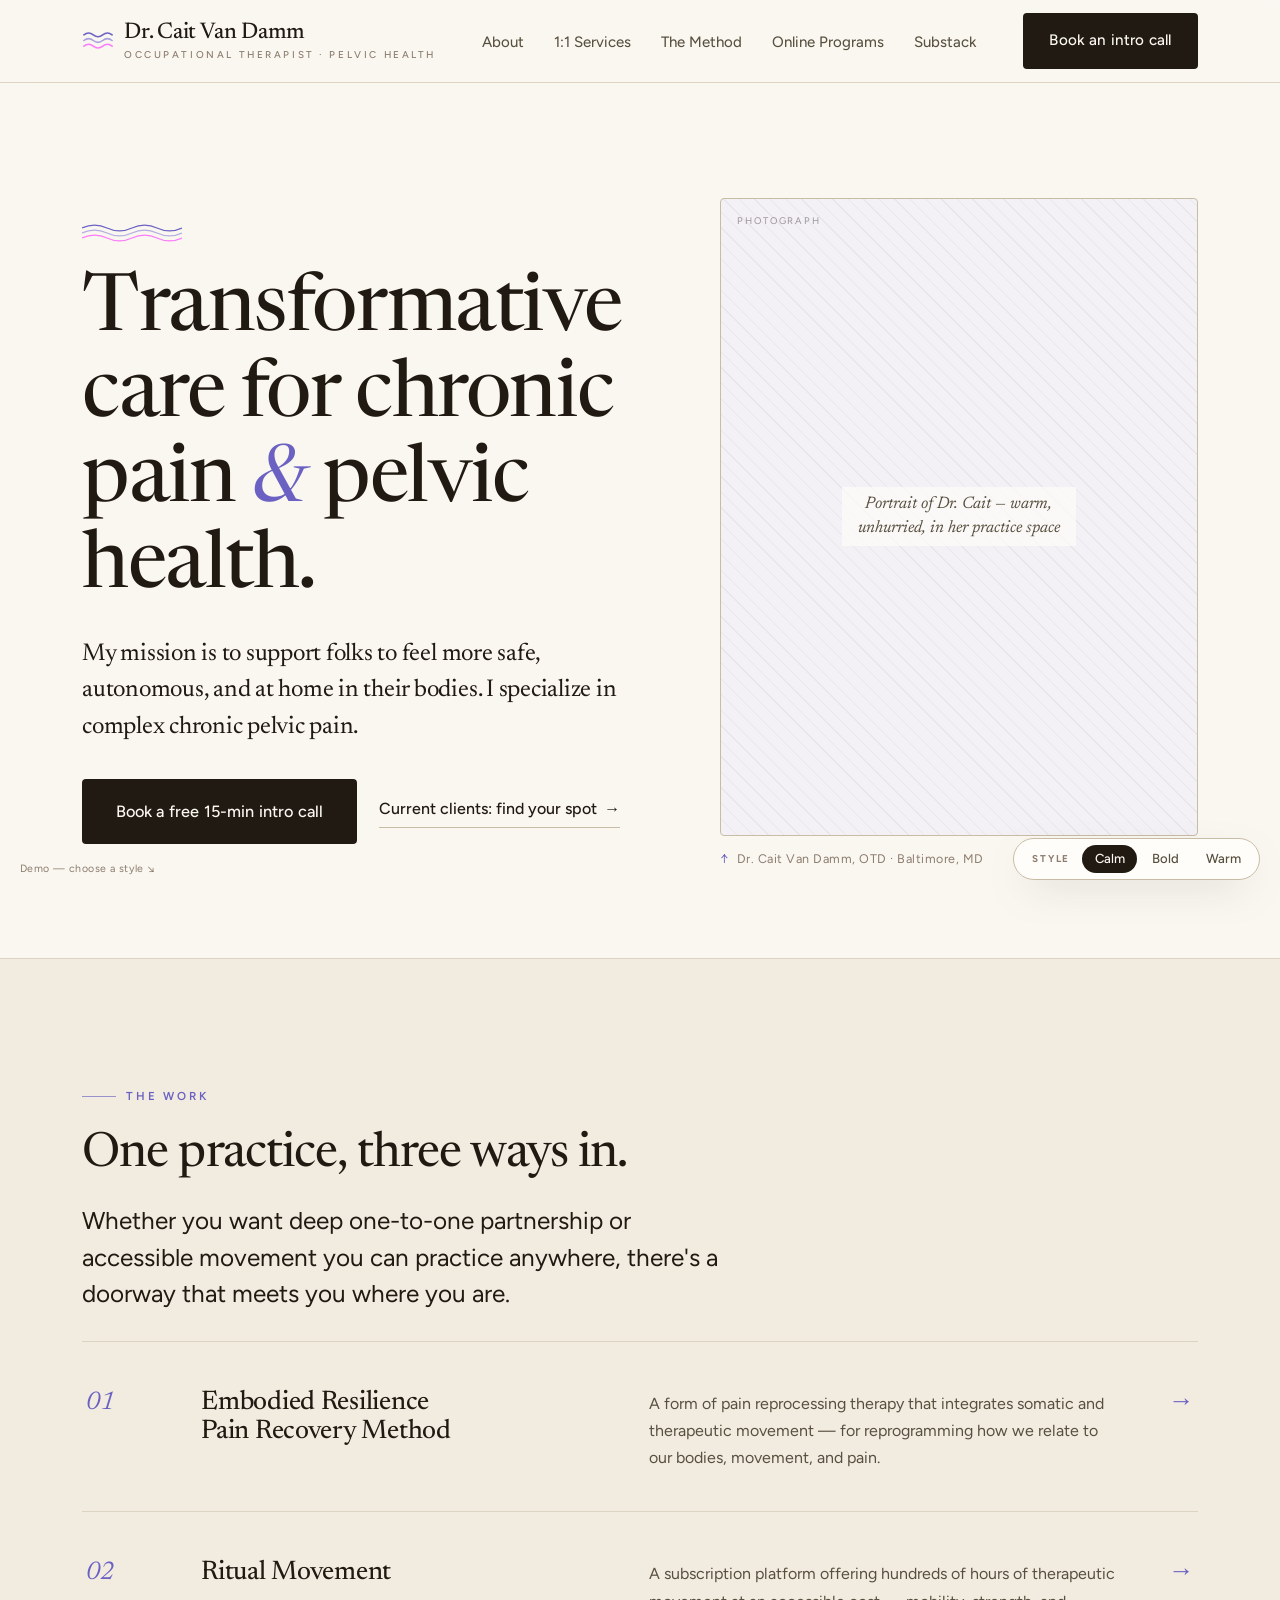
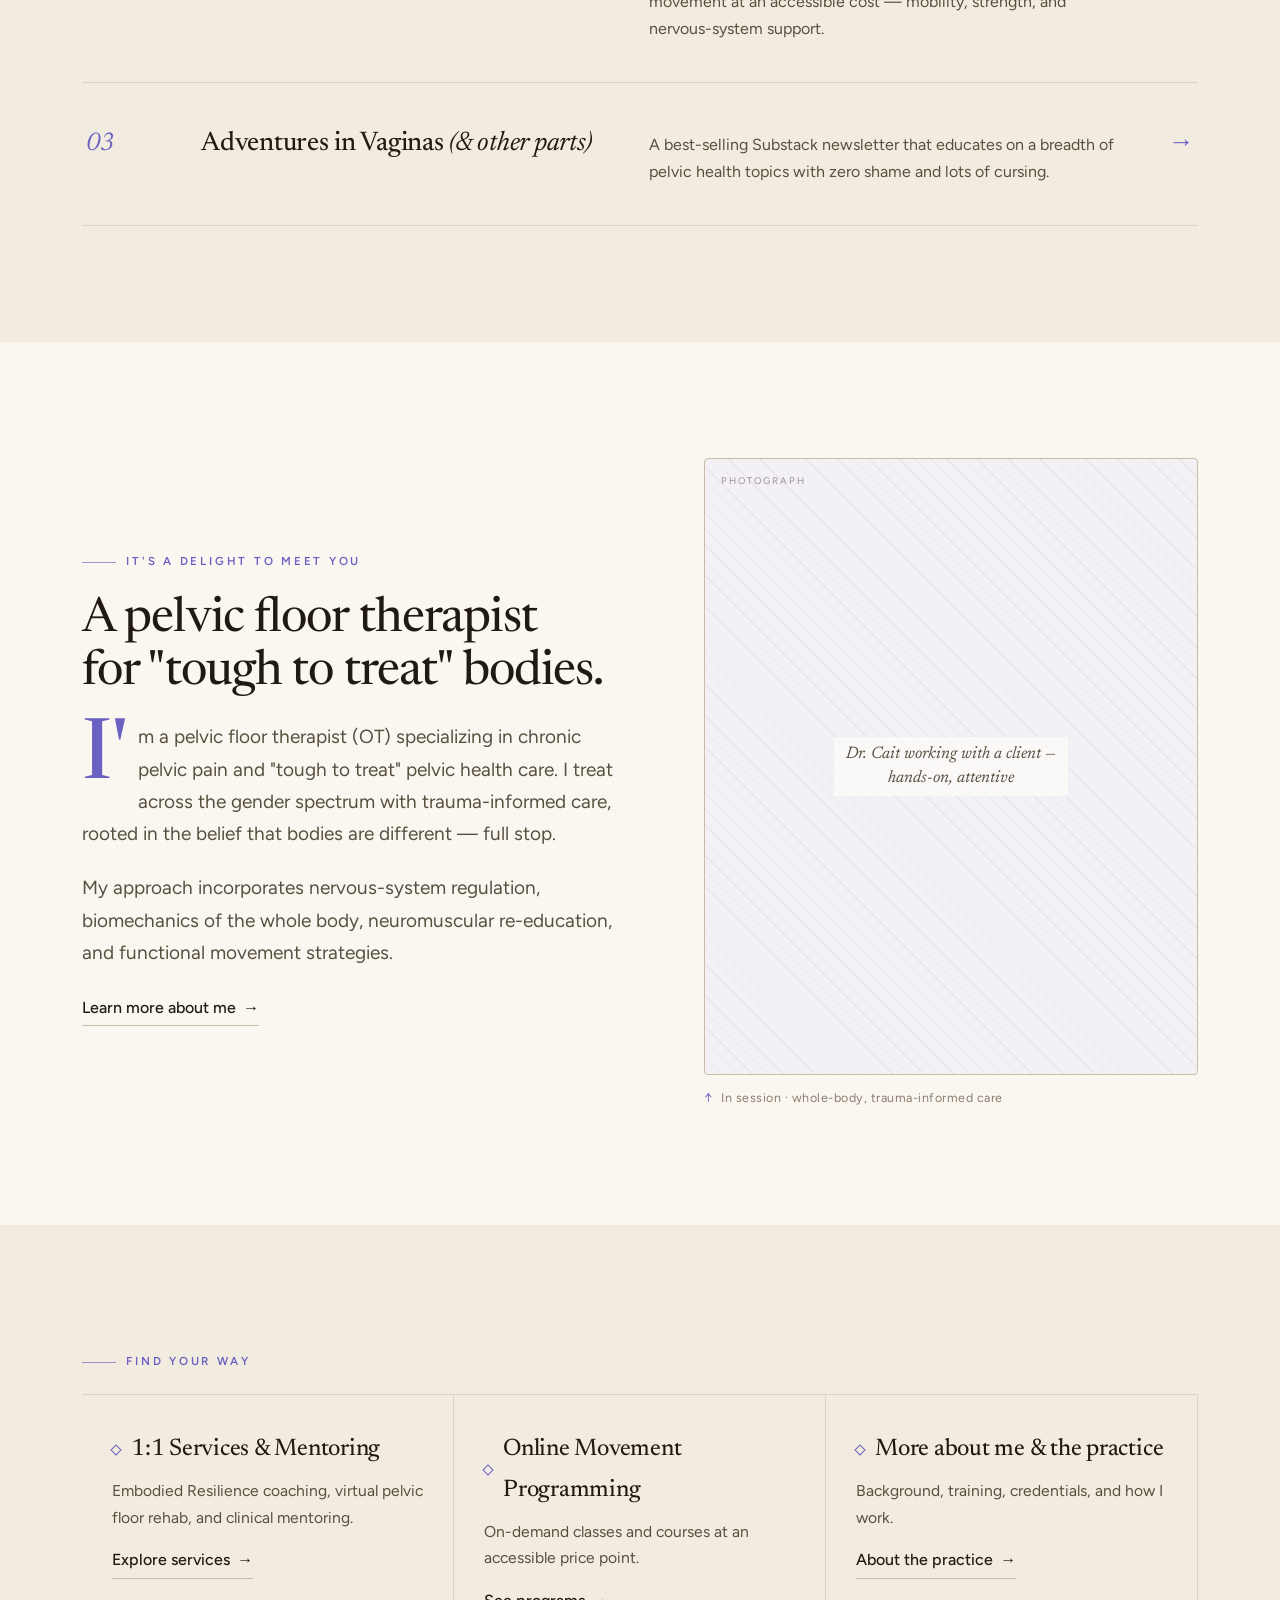
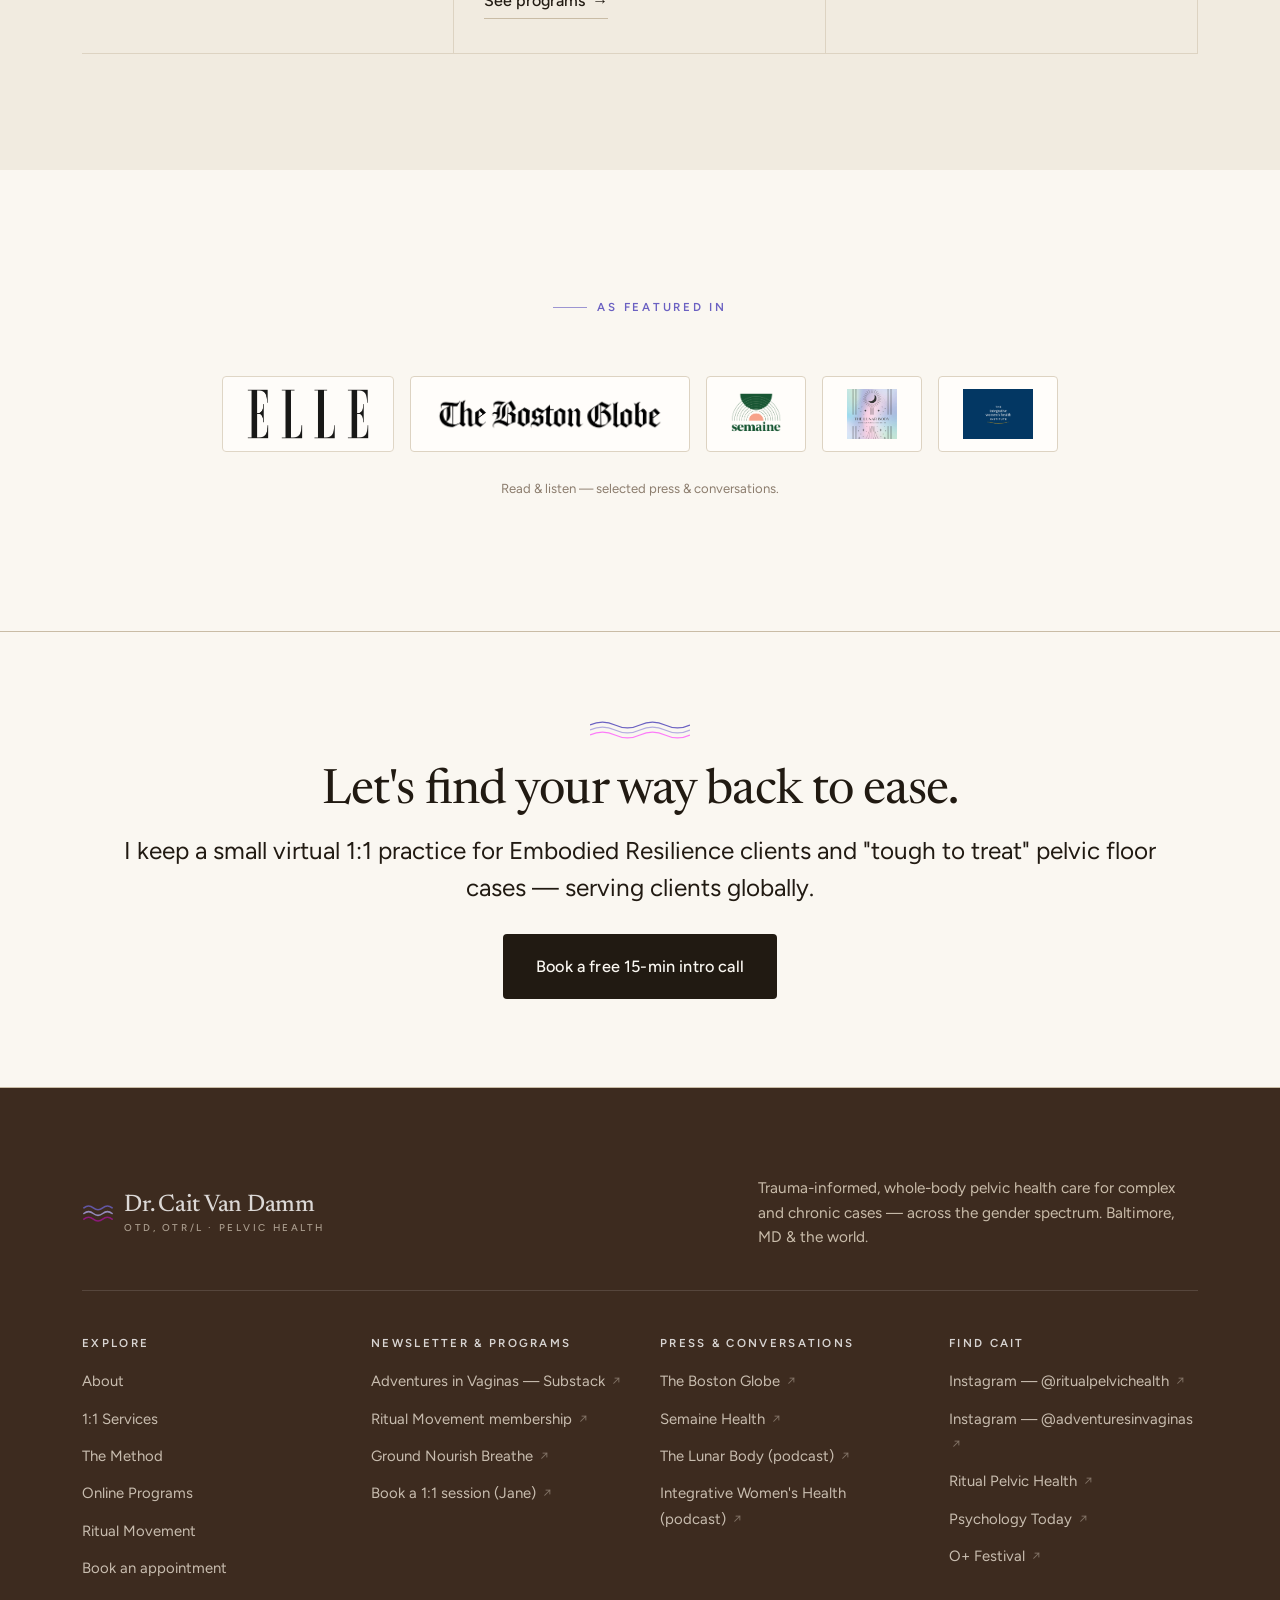
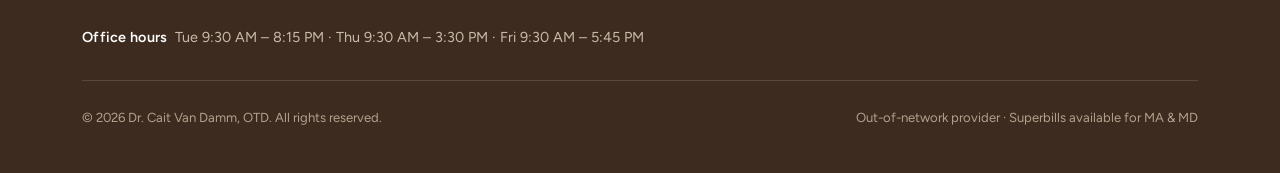
==== index.html @ 917be7e8 "Merge Good Witch Kitchen into The Lunar Body (same podcast) — remove duplicate; 5 real press logos" ====
<!doctype html>
<html lang="en">
<head>
<meta charset="utf-8" />
<meta name="viewport" content="width=device-width, initial-scale=1" />
<meta name="robots" content="noindex, nofollow" />
<title>Dr. Cait Van Damm, OT — Transformative care for chronic pain &amp; pelvic health</title>
<meta name="description" content="Dr. Cait Van Damm is a pelvic floor occupational therapist specializing in complex chronic pelvic pain. Trauma-informed, whole-body care across the gender spectrum — virtual and in Baltimore, MD." />
<link rel="preconnect" href="https://fonts.googleapis.com" />
<link rel="preconnect" href="https://fonts.gstatic.com" crossorigin />
<link href="https://fonts.googleapis.com/css2?family=Newsreader:ital,opsz,wght@0,6..72,400..600;1,6..72,400..520&family=Figtree:wght@400;450;500;600&display=swap" rel="stylesheet" />
<link rel="stylesheet" href="styles.css?v=20260611-7" />
<link rel="icon" href="mark.svg" type="image/svg+xml" />
<meta name="theme-color" content="#3115E5" />
<meta property="og:type" content="website" />
<meta property="og:site_name" content="Dr. Cait Van Damm, OT" />
<meta property="og:title" content="Dr. Cait Van Damm, OT — Transformative care for chronic pain &amp; pelvic health" />
<meta property="og:description" content="Dr. Cait Van Damm is a pelvic floor occupational therapist specializing in complex chronic pelvic pain. Trauma-informed, whole-body care across the gender spectrum — virtual and in Baltimore, MD." />
<meta name="twitter:card" content="summary" />
<meta name="twitter:title" content="Dr. Cait Van Damm, OT — Transformative care for chronic pain &amp; pelvic health" />
<meta name="twitter:description" content="Dr. Cait Van Damm is a pelvic floor occupational therapist specializing in complex chronic pelvic pain. Trauma-informed, whole-body care across the gender spectrum — virtual and in Baltimore, MD." />
</head>
<body data-theme="calm">

<!-- ============ HEADER ============ -->
<header class="site-header">
  <div class="container">
    <nav class="nav" aria-label="Primary">
      <a class="brand" href="index.html"><svg class="brand-mark" viewBox="0 0 34 20" aria-hidden="true"><path d="M2 4 q5 -4 10 0 t10 0 t10 0" fill="none" stroke="var(--accent)" stroke-width="1.7" stroke-linecap="round"/><path d="M2 10 q5 -4 10 0 t10 0 t10 0" fill="none" stroke="var(--accent-soft)" stroke-width="1.7" stroke-linecap="round"/><path d="M2 16 q5 -4 10 0 t10 0 t10 0" fill="none" stroke="#ff00ff" stroke-opacity=".5" stroke-width="1.7" stroke-linecap="round"/></svg><span class="brand-text"><b>Dr. Cait Van Damm</b><span>Occupational Therapist · Pelvic Health</span></span></a>
      <ul class="nav-links">
        <li><a href="about.html">About</a></li>
        <li><a href="services.html">1:1 Services</a></li>
        <li><a href="embodied-resilience.html">The Method</a></li>
        <li><a href="programs.html">Online Programs</a></li>
        <li><a href="https://pelvichealth.substack.com" target="_blank" rel="noopener">Substack</a></li>
      </ul>
      <div class="nav-cta"><a class="btn btn--primary" href="book.html">Book an intro call</a></div>
      <button class="nav-toggle" aria-label="Menu" aria-expanded="false"><span></span><span></span><span></span></button>
    </nav>
  </div>
  <div class="mobile-menu"><ul>
    <li><a href="about.html">About</a></li>
    <li><a href="services.html">1:1 Services</a></li>
    <li><a href="embodied-resilience.html">The Method</a></li>
    <li><a href="programs.html">Online Programs</a></li>
    <li><a href="ritual-movement.html">Ritual Movement</a></li>
    <li><a href="https://pelvichealth.substack.com" target="_blank" rel="noopener">Adventures in Vaginas</a></li>
  </ul><a class="btn btn--primary" href="book.html">Book an intro call</a></div>
</header>

<!-- ============ HERO ============ -->
<section class="hero">
  <div class="container hero-grid">
    <div class="reveal in">
      <svg class="wave" viewBox="0 0 120 24" aria-hidden="true">
        <path class="w1" d="M0 6 q15 -7 30 0 t30 0 t30 0 t30 0"/>
        <path class="w2" d="M0 12 q15 -7 30 0 t30 0 t30 0 t30 0"/>
        <path class="w3" d="M0 18 q15 -7 30 0 t30 0 t30 0 t30 0"/>
      </svg>
      <h1>Transformative care for chronic pain <em>&amp;</em> pelvic health.</h1>
      <p class="lead lead--serif">My mission is to support folks to feel more safe, autonomous, and at home in their bodies. I specialize in complex chronic pelvic pain.</p>
      <div class="btn-row" style="margin-top:34px">
        <a class="btn btn--primary btn--lg" href="book.html">Book a free 15-min intro call</a>
        <a class="link-arrow" href="https://ritualpelvichealth.janeapp.com" target="_blank" rel="noopener">Current clients: find your spot <span class="ar">→</span></a>
      </div>
    </div>
    <figure class="figure reveal in">
      <div class="ph ph--tall"><span>Portrait of Dr. Cait — warm, unhurried, in her practice space</span></div>
      <figcaption>Dr. Cait Van Damm, OTD · Baltimore, MD</figcaption>
    </figure>
  </div>
</section>

<!-- ============ THREE BRANCHES — editorial index ============ -->
<section class="section section--alt section--hairline">
  <div class="container">
    <div style="max-width:640px;margin-bottom:18px" class="reveal">
      <p class="eyebrow">The work</p>
      <h2>One practice, three ways in.</h2>
      <p class="lead measure">Whether you want deep one-to-one partnership or accessible movement you can practice anywhere, there's a doorway that meets you where you are.</p>
    </div>
    <div class="index">
      <a class="index-row reveal" href="embodied-resilience.html">
        <span class="n">01</span>
        <h3>Embodied Resilience<br>Pain Recovery Method</h3>
        <p>A form of pain reprocessing therapy that integrates somatic and therapeutic movement — for reprogramming how we relate to our bodies, movement, and pain.</p>
        <span class="go" aria-hidden="true">→</span>
      </a>
      <a class="index-row reveal" href="ritual-movement.html">
        <span class="n">02</span>
        <h3>Ritual Movement</h3>
        <p>A subscription platform offering hundreds of hours of therapeutic movement at an accessible cost — mobility, strength, and nervous-system support.</p>
        <span class="go" aria-hidden="true">→</span>
      </a>
      <a class="index-row reveal" href="https://pelvichealth.substack.com" target="_blank" rel="noopener">
        <span class="n">03</span>
        <h3>Adventures in Vaginas <span style="font-style:italic;font-weight:400">(&amp; other parts)</span></h3>
        <p>A best-selling Substack newsletter that educates on a breadth of pelvic health topics with zero shame and lots of cursing.</p>
        <span class="go" aria-hidden="true">→</span>
      </a>
    </div>
  </div>
</section>

<!-- ============ ABOUT TEASER ============ -->
<section class="section">
  <div class="container split split--text-led">
    <div class="reveal">
      <p class="eyebrow">It's a delight to meet you</p>
      <h2>A pelvic floor therapist for&nbsp;"tough&nbsp;to&nbsp;treat" bodies.</h2>
      <p class="dropcap">I'm a pelvic floor therapist (OT) specializing in chronic pelvic pain and "tough to treat" pelvic health care. I treat across the gender spectrum with trauma-informed care, rooted in the belief that bodies are different — full stop.</p>
      <p>My approach incorporates nervous-system regulation, biomechanics of the whole body, neuromuscular re-education, and functional movement strategies.</p>
      <a class="link-arrow" href="about.html">Learn more about me <span class="ar">→</span></a>
    </div>
    <figure class="figure reveal">
      <div class="ph ph--portrait"><span>Dr. Cait working with a client — hands-on, attentive</span></div>
      <figcaption>In session · whole-body, trauma-informed care</figcaption>
    </figure>
  </div>
</section>

<!-- ============ DIRECTORY ============ -->
<section class="section section--alt">
  <div class="container">
    <p class="eyebrow reveal">Find your way</p>
    <div class="detail-band">
      <a class="item reveal" href="services.html">
        <b>1:1 Services &amp; Mentoring</b>
        <p>Embodied Resilience coaching, virtual pelvic floor rehab, and clinical mentoring.</p>
        <span class="link-arrow">Explore services <span class="ar">→</span></span>
      </a>
      <a class="item reveal" href="programs.html">
        <b>Online Movement Programming</b>
        <p>On-demand classes and courses at an accessible price point.</p>
        <span class="link-arrow">See programs <span class="ar">→</span></span>
      </a>
      <a class="item reveal" href="about.html">
        <b>More about me &amp; the practice</b>
        <p>Background, training, credentials, and how I work.</p>
        <span class="link-arrow">About the practice <span class="ar">→</span></span>
      </a>
    </div>
  </div>
</section>

<!-- ============ FEATURED IN ============ -->
<section class="section">
  <div class="container center reveal">
    <p class="eyebrow" style="justify-content:center">As featured in</p>
    <div class="logos">
      <span class="logo-chip logo-chip--ph" title="ELLE (article link to come)"><img class="logo-img" src="assets/logos/elle.png" alt="ELLE" /></span>
      <a class="logo-chip" href="https://www.bostonglobe.com/2023/08/11/lifestyle/leaking-secret-sometimes-its-hard-be-woman/" target="_blank" rel="noopener" title="The Boston Globe"><img class="logo-img" src="assets/logos/boston-globe.png" alt="The Boston Globe" /></a>
      <a class="logo-chip" href="https://www.semainehealth.com/blogs/science/tete-a-tete-with-dr-cait-van-damm" target="_blank" rel="noopener" title="Semaine Health"><img class="logo-img" src="assets/logos/semaine.png" alt="Semaine Health" /></a>
      <a class="logo-chip" href="https://podcasts.apple.com/us/podcast/pelvic-health-with-dr-cait-van-damm/id1547996664?i=1000583938826" target="_blank" rel="noopener" title="The Lunar Body"><img class="logo-img" src="assets/logos/lunar-body.jpg" alt="The Lunar Body" /></a>
      <a class="logo-chip" href="https://integrativewomenshealthinstitute.com/what-gets-missed-for-chronic-illness-healing-how-simple-unsexy-tools-create-sustainable-recovery-with-robin-randisi-cait-van-damm/" target="_blank" rel="noopener" title="Integrative Women's Health"><img class="logo-img" src="assets/logos/integrative-womens-health.png" alt="Integrative Women's Health" /></a>
    </div>
    <p class="featured-note">Read &amp; listen — selected press &amp; conversations.</p>
  </div>
</section>

<!-- ============ CTA ============ -->
<section class="cta-band reveal">
  <div class="container center">
    <svg class="wave" viewBox="0 0 120 24" aria-hidden="true">
      <path class="w1" d="M0 6 q15 -7 30 0 t30 0 t30 0 t30 0"/>
      <path class="w2" d="M0 12 q15 -7 30 0 t30 0 t30 0 t30 0"/>
      <path class="w3" d="M0 18 q15 -7 30 0 t30 0 t30 0 t30 0"/>
    </svg>
    <h2>Let's find your way back to ease.</h2>
    <p class="lead measure mx">I keep a small virtual 1:1 practice for Embodied Resilience clients and "tough to treat" pelvic floor cases — serving clients globally.</p>
    <div class="btn-row" style="justify-content:center;margin-top:14px">
      <a class="btn btn--primary btn--lg" href="book.html">Book a free 15-min intro call</a>
    </div>
  </div>
</section>

<!-- ============ FOOTER ============ -->
<footer class="site-footer">
  <div class="container">
    <div class="footer-head">
      <a class="brand" href="index.html"><svg class="brand-mark" viewBox="0 0 34 20" aria-hidden="true"><path d="M2 4 q5 -4 10 0 t10 0 t10 0" fill="none" stroke="var(--accent)" stroke-width="1.7" stroke-linecap="round"/><path d="M2 10 q5 -4 10 0 t10 0 t10 0" fill="none" stroke="var(--accent-soft)" stroke-width="1.7" stroke-linecap="round"/><path d="M2 16 q5 -4 10 0 t10 0 t10 0" fill="none" stroke="#ff00ff" stroke-opacity=".5" stroke-width="1.7" stroke-linecap="round"/></svg><span class="brand-text"><b>Dr. Cait Van Damm</b><span>OTD, OTR/L · Pelvic Health</span></span></a>
      <p class="footer-tag">Trauma-informed, whole-body pelvic health care for complex and chronic cases — across the gender spectrum. Baltimore, MD &amp; the world.</p>
    </div>
    <div class="footer-links">
      <div>
        <h4>Explore</h4>
        <ul>
          <li><a href="about.html">About</a></li>
          <li><a href="services.html">1:1 Services</a></li>
          <li><a href="embodied-resilience.html">The Method</a></li>
          <li><a href="programs.html">Online Programs</a></li>
          <li><a href="ritual-movement.html">Ritual Movement</a></li>
          <li><a href="book.html">Book an appointment</a></li>
        </ul>
      </div>
      <div>
        <h4>Newsletter &amp; Programs</h4>
        <ul>
          <li><a href="https://pelvichealth.substack.com" target="_blank" rel="noopener">Adventures in Vaginas — Substack <span class="ext">&#8599;</span></a></li>
          <li><a href="https://tidal-work.vercel.app" target="_blank" rel="noopener">Ritual Movement membership <span class="ext">&#8599;</span></a></li>
          <li><a href="https://community.groundnourishbreathe.com" target="_blank" rel="noopener">Ground Nourish Breathe <span class="ext">&#8599;</span></a></li>
          <li><a href="https://ritualpelvichealth.janeapp.com" target="_blank" rel="noopener">Book a 1:1 session (Jane) <span class="ext">&#8599;</span></a></li>
        </ul>
      </div>
      <div>
        <h4>Press &amp; Conversations</h4>
        <ul>
          <li><a href="https://www.bostonglobe.com/2023/08/11/lifestyle/leaking-secret-sometimes-its-hard-be-woman/" target="_blank" rel="noopener">The Boston Globe <span class="ext">&#8599;</span></a></li>
          <li><a href="https://www.semainehealth.com/blogs/science/tete-a-tete-with-dr-cait-van-damm" target="_blank" rel="noopener">Semaine Health <span class="ext">&#8599;</span></a></li>
          <li><a href="https://podcasts.apple.com/us/podcast/pelvic-health-with-dr-cait-van-damm/id1547996664?i=1000583938826" target="_blank" rel="noopener">The Lunar Body (podcast) <span class="ext">&#8599;</span></a></li>
          <li><a href="https://integrativewomenshealthinstitute.com/what-gets-missed-for-chronic-illness-healing-how-simple-unsexy-tools-create-sustainable-recovery-with-robin-randisi-cait-van-damm/" target="_blank" rel="noopener">Integrative Women&#39;s Health (podcast) <span class="ext">&#8599;</span></a></li>
        </ul>
      </div>
      <div>
        <h4>Find Cait</h4>
        <ul>
          <li><a href="https://www.instagram.com/ritualpelvichealth/" target="_blank" rel="noopener">Instagram — @ritualpelvichealth <span class="ext">&#8599;</span></a></li>
          <li><a href="https://instagram.com/adventuresinvaginas/" target="_blank" rel="noopener">Instagram — @adventuresinvaginas <span class="ext">&#8599;</span></a></li>
          <li><a href="https://www.ritualpelvichealth.com" target="_blank" rel="noopener">Ritual Pelvic Health <span class="ext">&#8599;</span></a></li>
          <li><a href="https://www.psychologytoday.com/us/therapists/cait-van-damm-baltimore-md/1573245" target="_blank" rel="noopener">Psychology Today <span class="ext">&#8599;</span></a></li>
          <li><a href="https://opositivefestival.org/alumnus/cait-van-damm/" target="_blank" rel="noopener">O+ Festival <span class="ext">&#8599;</span></a></li>
        </ul>
      </div>
    </div>
    <div class="footer-meta">
      <span><b>Office hours</b> &nbsp;Tue 9:30 AM – 8:15 PM · Thu 9:30 AM – 3:30 PM · Fri 9:30 AM – 5:45 PM</span>
    </div>
    <div class="footer-bottom">
      <span>© 2026 Dr. Cait Van Damm, OTD. All rights reserved.</span>
      <span>Out-of-network provider · Superbills available for MA &amp; MD</span>
    </div>
  </div>
</footer>


<div class="stamp">Demo — choose a style ↘</div>
<script src="app.js"></script>
</body>
</html>
---- styles.css ----
@charset "UTF-8";
/* ============================================================================
   Dr. Cait Van Damm — site styles
   Design intent: editorial, earnest, hand-set. Print-magazine bones, not a SaaS
   template. Lots of air, hairline rules, real type, restrained color. Newsreader
   (display) + Figtree (text). Photography is treated as photography, not chrome.
   Three considered directions via body[data-theme="calm|bold|warm"].
   ========================================================================== */

/* ---- Tokens (default = CALM) -------------------------------------------- */
:root {
  --cream:      #FAF7F1;
  --cream-2:    #F1EBE0;
  --sand:       #EDE8DF;
  --taupe:      #C4B8A8;
  --stone:      #8C7D6E;
  --bark:       #3D2B1F;
  --ink:        #211a12;
  --periwinkle: #A8A0DE;
  --indigo:     #3115E5;
  --sage:       #8E998E;

  --bg:          var(--cream);
  --bg-alt:      var(--cream-2);
  --surface:     #FFFDFA;
  --text:        var(--ink);
  --text-soft:   #58503f;
  --line:        #DDD3C2;       /* hairline */
  --line-strong: #C9BCA6;
  --accent:      #6B61C2;       /* periwinkle, darkened for type contrast */
  --accent-soft: var(--periwinkle);
  --primary:     var(--ink);    /* buttons are quiet ink, not loud brand color */
  --primary-ink: #FAF7F1;

  --serif: "Newsreader", Georgia, "Times New Roman", serif;
  --sans:  "Figtree", -apple-system, BlinkMacSystemFont, "Segoe UI", sans-serif;

  --maxw:        1180px;
  --measure:     66ch;
  --radius:      4px;            /* restrained, not bubbly */
  --section-pad: 116px;
  --hero-wt:     430;
}

/* ---- BOLD: indigo, confident, architectural ----------------------------- */
body[data-theme="bold"] {
  --bg:          #FCFBFF;
  --bg-alt:      #ECE9FA;
  --surface:     #FFFFFF;
  --text:        #15102E;
  --text-soft:   #443E66;
  --line:        #D8D3F0;
  --line-strong: #BfB8E8;
  --accent:      var(--indigo);
  --accent-soft: var(--periwinkle);
  --primary:     var(--indigo);
  --primary-ink: #FFFFFF;
  --radius:      2px;
  --hero-wt:     520;
  --section-pad: 124px;
}

/* ---- WARM: clay + sand, soft, handmade ---------------------------------- */
body[data-theme="warm"] {
  --bg:          #F4EDE1;
  --bg-alt:      #EBE0CE;
  --surface:     #FBF6EC;
  --text:        #2C2013;
  --text-soft:   #6A5A45;
  --line:        #DFD0B6;
  --line-strong: #CDB893;
  --accent:      #A65A28;       /* terracotta */
  --accent-soft: #C98A52;
  --primary:     var(--bark);
  --primary-ink: #FBF3E6;
  --radius:      10px;
  --hero-wt:     430;
  --section-pad: 108px;
}

/* ---- Base --------------------------------------------------------------- */
*, *::before, *::after { box-sizing: border-box; }
html { -webkit-text-size-adjust: 100%; scroll-behavior: smooth; }
body {
  margin: 0;
  font-family: var(--sans);
  color: var(--text);
  background: var(--bg);
  font-size: 19px;
  line-height: 1.7;
  font-weight: 400;
  -webkit-font-smoothing: antialiased;
  text-rendering: optimizeLegibility;
  font-feature-settings: "kern" 1, "liga" 1;
  transition: background .5s ease, color .5s ease;
}
img { max-width: 100%; display: block; }
a { color: inherit; }
::selection { background: var(--accent-soft); color: #1a1208; }

h1, h2, h3, h4 {
  font-family: var(--serif);
  font-weight: var(--hero-wt);
  line-height: 1.08;
  letter-spacing: -.018em;
  margin: 0 0 .45em;
  color: var(--text);
  font-optical-sizing: auto;
}
h1 { font-size: clamp(2.7rem, 6.2vw, 5rem); }
h2 { font-size: clamp(2rem, 3.8vw, 3.1rem); }
h3 { font-size: clamp(1.35rem, 2.1vw, 1.7rem); font-weight: 460; letter-spacing: -.01em; }
p { margin: 0 0 1.15em; color: var(--text-soft); }
strong { font-weight: 600; color: var(--text); }
em { font-style: italic; }

.container { max-width: var(--maxw); margin: 0 auto; padding: 0 32px; }
.container--narrow { max-width: 880px; }
.section { padding: var(--section-pad) 0; }
.section--alt { background: var(--bg-alt); }
.section--hairline { border-top: 1px solid var(--line); }
.lead { font-size: clamp(1.25rem, 1.9vw, 1.55rem); line-height: 1.5; color: var(--text); font-weight: 400; }
.lead--serif { font-family: var(--serif); font-weight: 420; letter-spacing: -.01em; }
.measure { max-width: var(--measure); }
.center { text-align: center; }
.center .measure, .measure.mx { margin-left: auto; margin-right: auto; }

/* ---- Editorial eyebrow: small caps + leading rule ----------------------- */
.eyebrow {
  font-family: var(--sans);
  font-size: .72rem;
  font-weight: 600;
  letter-spacing: .24em;
  text-transform: uppercase;
  color: var(--accent);
  display: inline-flex;
  align-items: center;
  gap: .9em;
  margin: 0 0 1.4rem;
}
.eyebrow::before { content: ""; width: 34px; height: 1px; background: currentColor; opacity: .65; }
.center .eyebrow { justify-content: center; }

/* ---- Section index number (01 / 02) ------------------------------------- */
.idx { font-family: var(--serif); font-style: italic; font-size: 1.05rem; color: var(--accent); letter-spacing: 0; }

/* ---- Links + buttons (text-forward, considered) ------------------------- */
.link-arrow {
  display: inline-flex; align-items: baseline; gap: .45em;
  font-family: var(--sans); font-weight: 500; font-size: 1rem;
  color: var(--text); text-decoration: none;
  border-bottom: 1px solid var(--line-strong);
  padding-bottom: 2px; transition: border-color .25s ease, color .25s ease, gap .25s ease;
}
.link-arrow:hover { color: var(--accent); border-color: var(--accent); gap: .7em; }
.link-arrow .ar { font-family: var(--serif); }

.btn {
  display: inline-flex; align-items: center; gap: .6em;
  font-family: var(--sans); font-weight: 500; font-size: .95rem;
  letter-spacing: .01em;
  padding: .95em 1.7em; border-radius: var(--radius);
  border: 1px solid transparent; cursor: pointer; text-decoration: none;
  transition: background .25s ease, color .25s ease, border-color .25s ease, transform .25s ease;
}
.btn--primary { background: var(--primary); color: var(--primary-ink); }
.btn--primary:hover { transform: translateY(-1px); background: color-mix(in srgb, var(--primary) 88%, #000); }
.btn--ghost { background: transparent; color: var(--text); border-color: var(--line-strong); }
.btn--ghost:hover { border-color: var(--text); }
.btn--lg { font-size: 1.02rem; padding: 1.08em 2em; }
.btn-row { display: flex; flex-wrap: wrap; gap: 22px; align-items: center; }

/* ---- Header / nav ------------------------------------------------------- */
.site-header { position: sticky; top: 0; z-index: 50; background: color-mix(in srgb, var(--bg) 90%, transparent); backdrop-filter: saturate(1.2) blur(12px); border-bottom: 1px solid var(--line); }
.nav { display: flex; align-items: center; justify-content: space-between; height: 82px; }
.brand { display: flex; align-items: center; gap: 10px; line-height: 1; text-decoration: none; color: var(--text); }
.brand-mark { width: 32px; height: 19px; flex: none; }
.brand-text { display: flex; flex-direction: column; line-height: 1; }
.brand-text b { font-family: var(--serif); font-size: 1.42rem; font-weight: 480; letter-spacing: -.01em; }
.brand-text > span { font-size: .62rem; letter-spacing: .26em; text-transform: uppercase; color: var(--stone); margin-top: 6px; font-weight: 500; }
.nav-links { display: flex; align-items: center; gap: 30px; list-style: none; margin: 0; padding: 0; }
.nav-links a { text-decoration: none; font-size: .94rem; font-weight: 450; color: var(--text-soft); transition: color .2s ease; white-space: nowrap; padding-bottom: 3px; border-bottom: 1px solid transparent; }
.nav-links a:hover { color: var(--text); }
.nav-links a[aria-current="page"] { color: var(--text); border-color: var(--accent); }
.nav-cta { display: flex; align-items: center; gap: 16px; }
.nav-toggle { display: none; background: none; border: 0; cursor: pointer; padding: 8px; }
.nav-toggle span { display: block; width: 24px; height: 1.5px; background: var(--text); margin: 6px 0; transition: .25s; }

/* ---- Hero --------------------------------------------------------------- */
.hero { padding: clamp(56px, 9vw, 120px) 0 clamp(48px, 7vw, 96px); }
.hero-grid { display: grid; grid-template-columns: 1.08fr .92fr; gap: clamp(40px, 6vw, 88px); align-items: center; }
.hero h1 { margin-bottom: .3em; }
.hero h1 em { color: var(--accent); }
.hero .lead { max-width: 42ch; }
.hero-rule { width: 56px; height: 1px; background: var(--line-strong); margin: 0 0 30px; }

/* ---- Photography treatment (NOT a gradient chip) ------------------------ */
.figure { margin: 0; }
.figure figcaption { font-family: var(--sans); font-size: .78rem; letter-spacing: .04em; color: var(--stone); margin-top: 12px; display: flex; gap: .6em; align-items: baseline; }
.figure figcaption::before { content: "\2191"; color: var(--accent); }
.ph {
  position: relative; display: grid; place-items: center; text-align: center;
  padding: 40px; min-height: 200px; overflow: hidden;
  background-color: color-mix(in srgb, var(--accent-soft) 14%, var(--surface));
  background-image: repeating-linear-gradient(45deg, color-mix(in srgb, var(--text) 5%, transparent) 0 1px, transparent 1px 11px);
  border: 1px solid var(--line-strong);
  border-radius: var(--radius);
}
.ph::after { content: "Photograph"; position: absolute; top: 14px; left: 16px; font-size: .6rem; letter-spacing: .2em; text-transform: uppercase; color: color-mix(in srgb, var(--text) 42%, transparent); }
.ph span { font-family: var(--serif); font-style: italic; font-size: 1.05rem; line-height: 1.4; color: var(--text-soft); max-width: 26ch; background: color-mix(in srgb, var(--surface) 70%, transparent); padding: 6px 10px; }
.ph--portrait { aspect-ratio: 4/5; }
.ph--tall { aspect-ratio: 3/4; }
.ph--wide { aspect-ratio: 16/10; }
.ph--bleed { aspect-ratio: 21/9; min-height: 240px; }
.ph--square { aspect-ratio: 1/1; }

/* ---- Editorial index (the three branches as a numbered list) ------------ */
.index { border-top: 1px solid var(--line); margin-top: 8px; }
.index-row {
  display: grid; grid-template-columns: 4rem 1.1fr 1.3fr auto; gap: clamp(20px, 4vw, 56px);
  align-items: baseline; padding: 40px 4px; border-bottom: 1px solid var(--line);
  text-decoration: none; color: var(--text); transition: background .3s ease, padding .3s ease;
}
.index-row:hover { background: color-mix(in srgb, var(--accent-soft) 9%, transparent); }
.index-row .n { font-family: var(--serif); font-style: italic; font-size: 1.6rem; color: var(--accent); }
.index-row h3 { margin: 0; }
.index-row p { margin: 0; font-size: 1rem; }
.index-row .go { font-family: var(--serif); font-size: 1.6rem; color: var(--accent); justify-self: end; transition: transform .3s ease; }
.index-row:hover .go { transform: translateX(6px); }

/* ---- Generic cards (used sparingly) ------------------------------------- */
.cards { display: grid; gap: 1px; background: var(--line); border: 1px solid var(--line); border-radius: var(--radius); overflow: hidden; }
.cards--3 { grid-template-columns: repeat(3, 1fr); }
.cards--2 { grid-template-columns: repeat(2, 1fr); }
.card { background: var(--surface); padding: 38px 34px; display: flex; flex-direction: column; }
.card h3 { margin-bottom: .4em; }
.card .price { font-family: var(--serif); font-size: 1.7rem; color: var(--text); margin: 0 0 14px; letter-spacing: -.01em; }
.card .price small { font-family: var(--sans); font-size: .85rem; color: var(--text-soft); font-weight: 500; letter-spacing: .02em; }
.card p { flex: 1; font-size: 1rem; }
.card .link-arrow, .card .btn { margin-top: 20px; align-self: flex-start; }
.card .kicker { font-family: var(--sans); font-size: .72rem; letter-spacing: .2em; text-transform: uppercase; color: var(--accent); margin-bottom: 18px; }

/* Free-standing card (pricing, hours) */
.panel { background: var(--surface); border: 1px solid var(--line-strong); border-radius: var(--radius); padding: 40px; }

/* ---- Split feature ------------------------------------------------------ */
.split { display: grid; grid-template-columns: 1fr 1fr; gap: clamp(36px, 6vw, 80px); align-items: center; }
.split--text-led { grid-template-columns: 1.05fr .95fr; }
.split--flip .split-media { order: -1; }

/* ---- Drop cap ----------------------------------------------------------- */
.dropcap::first-letter { font-family: var(--serif); font-size: 4.4em; line-height: .78; float: left; padding: .06em .12em .02em 0; color: var(--accent); font-weight: 460; }

/* ---- Lists -------------------------------------------------------------- */
.checklist { list-style: none; margin: 0; padding: 0; display: grid; gap: 0; }
.checklist li { display: grid; grid-template-columns: auto 1fr; gap: 16px; align-items: start; color: var(--text-soft); padding: 16px 0; border-bottom: 1px solid var(--line); }
.checklist li:first-child { border-top: 1px solid var(--line); }
.checklist li::before { content: "\2014"; color: var(--accent); font-family: var(--serif); }
.taglist { display: flex; flex-wrap: wrap; gap: 0; list-style: none; padding: 0; margin: 22px 0 0; }
.taglist li { font-size: .92rem; color: var(--text-soft); padding: .35em 1em .35em 0; margin-right: 1em; border-right: 1px solid var(--line-strong); line-height: 1.2; }
.taglist li:last-child { border-right: 0; }

/* ---- Credentials list (dated) ------------------------------------------- */
.creds { list-style: none; margin: 0; padding: 0; border-top: 1px solid var(--line); }
.creds li { display: grid; grid-template-columns: 64px 1fr; gap: 18px; padding: 14px 0; border-bottom: 1px solid var(--line); align-items: baseline; color: var(--text-soft); }
.creds .yr { font-family: var(--serif); font-style: italic; font-size: 1rem; color: var(--accent); }
.creds b { color: var(--text); font-weight: 500; }
.creds-grid { display: grid; grid-template-columns: 1fr 1fr; gap: 0 clamp(36px, 5vw, 72px); }
@media (max-width: 760px) { .creds-grid { grid-template-columns: 1fr; } .creds-grid .creds + .creds { border-top: 0; } }

/* ---- Pull quote / testimonial ------------------------------------------- */
.quote { padding: 8px 0; }
.quote p { font-family: var(--serif); font-style: italic; font-size: clamp(1.3rem, 2.2vw, 1.7rem); line-height: 1.45; color: var(--text); margin: 0 0 18px; letter-spacing: -.01em; }
.quote p::before { content: "\201C"; }
.quote p::after { content: "\201D"; }
.quote cite { font-style: normal; font-family: var(--sans); font-weight: 500; font-size: .85rem; letter-spacing: .06em; text-transform: uppercase; color: var(--stone); }
.quotes-grid { display: grid; grid-template-columns: 1fr 1fr; gap: 56px 64px; }
.quotes-grid .quote { border-top: 1px solid var(--line); padding-top: 28px; }

/* ---- FAQ ---------------------------------------------------------------- */
.faq { max-width: 820px; margin: 0 auto; border-top: 1px solid var(--line-strong); }
.faq details { border-bottom: 1px solid var(--line); }
.faq summary { cursor: pointer; list-style: none; padding: 28px 4px; font-family: var(--serif); font-size: clamp(1.25rem, 2vw, 1.5rem); font-weight: 440; letter-spacing: -.01em; display: flex; justify-content: space-between; align-items: baseline; gap: 24px; color: var(--text); }
.faq summary::-webkit-details-marker { display: none; }
.faq summary::after { content: "\FF0B"; font-family: var(--sans); font-weight: 300; font-size: 1.3rem; color: var(--accent); transition: transform .3s; }
.faq details[open] summary::after { transform: rotate(45deg); }
.faq .faq-body { padding: 0 4px 30px; color: var(--text-soft); max-width: 64ch; }

/* ---- Featured in (editorial press line) --------------------------------- */
.featured { display: flex; flex-wrap: wrap; align-items: baseline; justify-content: center; gap: 6px 0; }
.lg { color: var(--text); opacity: .68; text-decoration: none; line-height: 1; display: inline-block;
      padding: 0 clamp(22px, 3.2vw, 46px); border-right: 1px solid var(--line-strong);
      transition: opacity .25s ease, color .25s ease; }
.lg:hover { opacity: 1; color: var(--accent); }
.featured > :last-child { border-right: 0; }
/* recognizable wordmark treatments per outlet */
.lg-elle    { font-family: var(--serif); font-weight: 600; font-size: clamp(1.7rem, 3vw, 2.5rem); letter-spacing: .1em; text-transform: uppercase; transform: scaleY(1.16); transform-origin: center; }
.lg-globe   { font-family: var(--serif); font-weight: 500; font-size: clamp(1.2rem, 2.1vw, 1.65rem); letter-spacing: -.005em; }
.lg-globe i { font-style: italic; font-weight: 420; }
.lg-lunar   { font-family: var(--serif); font-style: italic; font-weight: 430; font-size: clamp(1.2rem, 2vw, 1.6rem); }
.lg-semaine { font-family: var(--serif); font-weight: 440; font-size: clamp(1.05rem, 1.9vw, 1.45rem); letter-spacing: .3em; text-transform: uppercase; }
.featured-note { font-size: .82rem; color: var(--stone); margin-top: 26px; }

/* ---- Press logo wall (uniform tiles for mixed real logos) --------------- */
.logos { display: flex; flex-wrap: wrap; align-items: stretch; justify-content: center; gap: 16px; margin-top: 36px; }
.logo-chip { display: inline-flex; align-items: center; justify-content: center; height: 76px; padding: 12px 24px; background: var(--surface); border: 1px solid var(--line); border-radius: var(--radius); transition: border-color .25s ease, transform .25s ease, box-shadow .25s ease; }
a.logo-chip:hover { border-color: var(--accent); transform: translateY(-2px); box-shadow: 0 14px 30px -18px rgba(40,30,20,.4); }
.logo-img { max-height: 50px; width: auto; max-width: 230px; object-fit: contain; display: block; }
.logo-chip--ph { opacity: .9; }
@media (max-width: 620px) { .logo-chip { height: 62px; padding: 10px 16px; } .logo-img { max-height: 36px; max-width: 160px; } }

/* ---- Press inlay (inset panel, itemized) -------------------------------- */
.inlay { background: var(--surface); border: 1px solid var(--line-strong); border-radius: var(--radius); padding: clamp(30px, 4.5vw, 58px); box-shadow: inset 0 1px 0 rgba(255,255,255,.4); }
.inlay > .eyebrow { margin-bottom: 1rem; }
.inlay h2 { margin-bottom: .15em; }
.press-list { list-style: none; margin: 30px 0 0; padding: 0; border-top: 1px solid var(--line); }
.press-list li { border-bottom: 1px solid var(--line); }
.press-row { display: grid; grid-template-columns: minmax(150px, .85fr) 1.7fr auto; gap: 10px 30px; align-items: baseline; padding: 22px 6px; text-decoration: none; color: var(--text); transition: background .25s ease; }
a.press-row:hover { background: color-mix(in srgb, var(--accent-soft) 9%, transparent); }
.press-row .po { font-family: var(--serif); font-weight: 500; font-size: 1.18rem; letter-spacing: -.005em; }
.press-row .po.is-elle { text-transform: uppercase; letter-spacing: .12em; font-weight: 600; }
.press-row .pt { font-family: var(--serif); font-style: italic; color: var(--text-soft); line-height: 1.4; }
.press-row .pk { justify-self: end; font-family: var(--sans); font-size: .7rem; letter-spacing: .16em; text-transform: uppercase; color: var(--accent); white-space: nowrap; }
.press-row--ph { opacity: .68; }
.press-row--ph .pk { color: var(--stone); }
@media (max-width: 760px) { .press-row { grid-template-columns: 1fr; gap: 4px; padding: 18px 4px; } .press-row .pk { justify-self: start; margin-top: 4px; } }

/* ---- Detail band (facts) ------------------------------------------------ */
.detail-band { display: grid; grid-template-columns: repeat(3, 1fr); gap: 0; border-top: 1px solid var(--line); }
.detail-band .item { padding: 34px 30px 34px 0; border-bottom: 1px solid var(--line); border-right: 1px solid var(--line); padding-left: 30px; }
.detail-band a.item { text-decoration: none; color: var(--text); transition: background .3s; }
.detail-band a.item:hover { background: color-mix(in srgb, var(--accent-soft) 9%, transparent); }
.detail-band .item b { font-family: var(--serif); font-weight: 460; font-size: 1.5rem; display: block; margin-bottom: 8px; letter-spacing: -.01em; }
.detail-band .item p { font-size: .98rem; margin: 0 0 12px; }

/* ---- Wave motif (calm waves, subtle) ------------------------------------ */
.wave { display: block; width: 100px; height: 20px; margin: 0 0 26px; }
.wave path { fill: none; stroke-width: 1.6; }
.wave .w1 { stroke: var(--accent); }
.wave .w2 { stroke: var(--accent-soft); opacity: .85; }
.wave .w3 { stroke: #ff00ff; opacity: .5; }     /* the one sanctioned magenta */
.center .wave { margin-left: auto; margin-right: auto; }

/* ---- Geometric shape icons (brand law: shapes/lines only, no pictographs) */
.shape-icon { width: 58px; height: 58px; margin: 0 0 24px; display: block; }
.shape-icon [stroke] { vector-effect: non-scaling-stroke; }
.shape-icon path, .shape-icon circle, .shape-icon rect, .shape-icon line { fill: none; stroke: var(--accent); stroke-width: 1.4; }

/* ---- Diamond marker on directory rows ----------------------------------- */
.detail-band .item b { display: flex; align-items: center; gap: 11px; }
.detail-band .item b::before { content: ""; width: 8px; height: 8px; flex: none; transform: rotate(45deg); border: 1.4px solid var(--accent); }

/* ---- Quiet CTA band (no loud filled block) ------------------------------ */
.cta-band { text-align: center; padding: clamp(48px, 7vw, 88px) 0; border-top: 1px solid var(--line-strong); border-bottom: 1px solid var(--line-strong); }
.cta-band h2 { margin-bottom: .3em; }

/* ---- Newsletter inline form --------------------------------------------- */
.subscribe { display: flex; gap: 12px; flex-wrap: wrap; max-width: 460px; }
.subscribe input { flex: 1; min-width: 200px; font-family: var(--sans); font-size: 1rem; padding: .9em 1.1em; border: 1px solid var(--line-strong); border-radius: var(--radius); background: var(--surface); color: var(--text); }
.subscribe input:focus { outline: none; border-color: var(--accent); }

/* ---- Footer (colophon) -------------------------------------------------- */
.site-footer { background: var(--bark); color: #E7DDCF; padding: 88px 0 44px; margin-top: 0; }
body[data-theme="bold"] .site-footer { background: #15102E; }
body[data-theme="warm"] .site-footer { background: #2C2013; }
.site-footer a { color: #E7DDCF; text-decoration: none; opacity: .82; transition: opacity .2s, color .2s; }
.site-footer a:hover { opacity: 1; color: var(--accent-soft); }
.footer-grid { display: grid; grid-template-columns: 1.5fr 1fr 1fr; gap: 48px; margin-bottom: 56px; }
.site-footer h4 { color: #fff; font-size: .72rem; font-family: var(--sans); font-weight: 600; letter-spacing: .2em; text-transform: uppercase; margin-bottom: 20px; opacity: .8; }
.site-footer ul { list-style: none; padding: 0; margin: 0; display: grid; gap: 12px; font-size: .96rem; }
.site-footer .brand-text b { color: #fff; font-size: 1.5rem; }
.site-footer .brand-text > span { color: var(--taupe); }
.footer-hours { font-size: .92rem; color: #C8BBA9; line-height: 1.7; }
/* expanded footer directory */
.footer-head { display: flex; flex-wrap: wrap; align-items: center; justify-content: space-between; gap: 20px 48px; padding-bottom: 40px; margin-bottom: 46px; border-bottom: 1px solid rgba(255,255,255,.13); }
.footer-tag { max-width: 44ch; color: #C8BBA9; font-size: .96rem; line-height: 1.6; margin: 0; }
.footer-links { display: grid; grid-template-columns: repeat(4, 1fr); gap: 36px 40px; margin-bottom: 44px; }
.footer-links ul { list-style: none; padding: 0; margin: 0; display: grid; gap: 12px; font-size: .93rem; }
.footer-links li .ext { font-size: .8em; opacity: .5; margin-left: .25em; white-space: nowrap; }
.footer-meta { display: flex; flex-wrap: wrap; gap: 6px 26px; align-items: center; padding-bottom: 30px; color: #C8BBA9; font-size: .9rem; }
.footer-meta b { color: #fff; font-weight: 600; letter-spacing: .02em; }
.footer-bottom { border-top: 1px solid rgba(255,255,255,.14); padding-top: 26px; display: flex; flex-wrap: wrap; justify-content: space-between; gap: 12px; font-size: .82rem; color: #B0A18C; }

/* ---- Theme switcher ----------------------------------------------------- */
.theme-switch { position: fixed; right: 20px; bottom: 20px; z-index: 80; background: var(--surface); border: 1px solid var(--line-strong); border-radius: 999px; box-shadow: 0 14px 40px -18px rgba(40,30,20,.5); padding: 6px; display: flex; gap: 2px; align-items: center; }
.theme-switch b { font-family: var(--sans); font-size: .62rem; letter-spacing: .18em; text-transform: uppercase; color: var(--stone); padding: 0 10px 0 12px; }
.theme-switch button { border: 0; background: transparent; cursor: pointer; font-family: var(--sans); font-size: .82rem; font-weight: 500; color: var(--text-soft); padding: .5em .95em; border-radius: 999px; transition: .25s; }
.theme-switch button[aria-pressed="true"] { background: var(--text); color: var(--bg); }

.stamp { position: fixed; left: 20px; bottom: 22px; z-index: 70; font-size: .66rem; letter-spacing: .04em; color: var(--stone); pointer-events: none; }

/* ---- Reveal ------------------------------------------------------------- */
.reveal { opacity: 0; transform: translateY(14px); transition: opacity .8s cubic-bezier(.2,.6,.2,1), transform .8s cubic-bezier(.2,.6,.2,1); }
.reveal.in { opacity: 1; transform: none; }
@media (prefers-reduced-motion: reduce) { .reveal { opacity: 1; transform: none; } html { scroll-behavior: auto; } }

/* ---- Responsive --------------------------------------------------------- */
@media (max-width: 940px) {
  .hero-grid, .split, .split--text-led, .split--flip .split-media { grid-template-columns: 1fr; }
  .split--flip .split-media { order: 0; }
  .cards--3 { grid-template-columns: 1fr; }
  .detail-band { grid-template-columns: 1fr; }
  .quotes-grid { grid-template-columns: 1fr; gap: 36px; }
  .index-row { grid-template-columns: 3rem 1fr; gap: 8px 20px; }
  .index-row p { grid-column: 2; }
  .index-row .go { display: none; }
  .footer-grid { grid-template-columns: 1fr 1fr; }
  .footer-links { grid-template-columns: 1fr 1fr; }
  .footer-head { flex-direction: column; align-items: flex-start; }
  .nav-links, .nav-cta .btn { display: none; }
  .nav-toggle { display: block; }
  .nav[data-open="true"] + .mobile-menu { display: block; }
}
@media (max-width: 620px) {
  body { font-size: 18px; }
  :root { --section-pad: 78px; }
  .cards--2 { grid-template-columns: 1fr; }
  .footer-grid { grid-template-columns: 1fr; gap: 32px; }
  .footer-links { grid-template-columns: 1fr 1fr; gap: 28px 24px; }
  .featured { gap: 4px 0; }
  .featured a, .featured span { padding: 4px 16px; }
  .theme-switch b { display: none; }
  .container { padding: 0 22px; }
}

/* ---- Mobile menu -------------------------------------------------------- */
.mobile-menu { display: none; background: var(--surface); border-bottom: 1px solid var(--line); padding: 8px 0 24px; }
.mobile-menu ul { list-style: none; margin: 0; padding: 0 32px; display: grid; gap: 0; }
.mobile-menu a { display: block; padding: 16px 0; text-decoration: none; color: var(--text); font-family: var(--serif); font-size: 1.2rem; border-bottom: 1px solid var(--line); }
.mobile-menu .btn { margin: 20px 32px 0; }
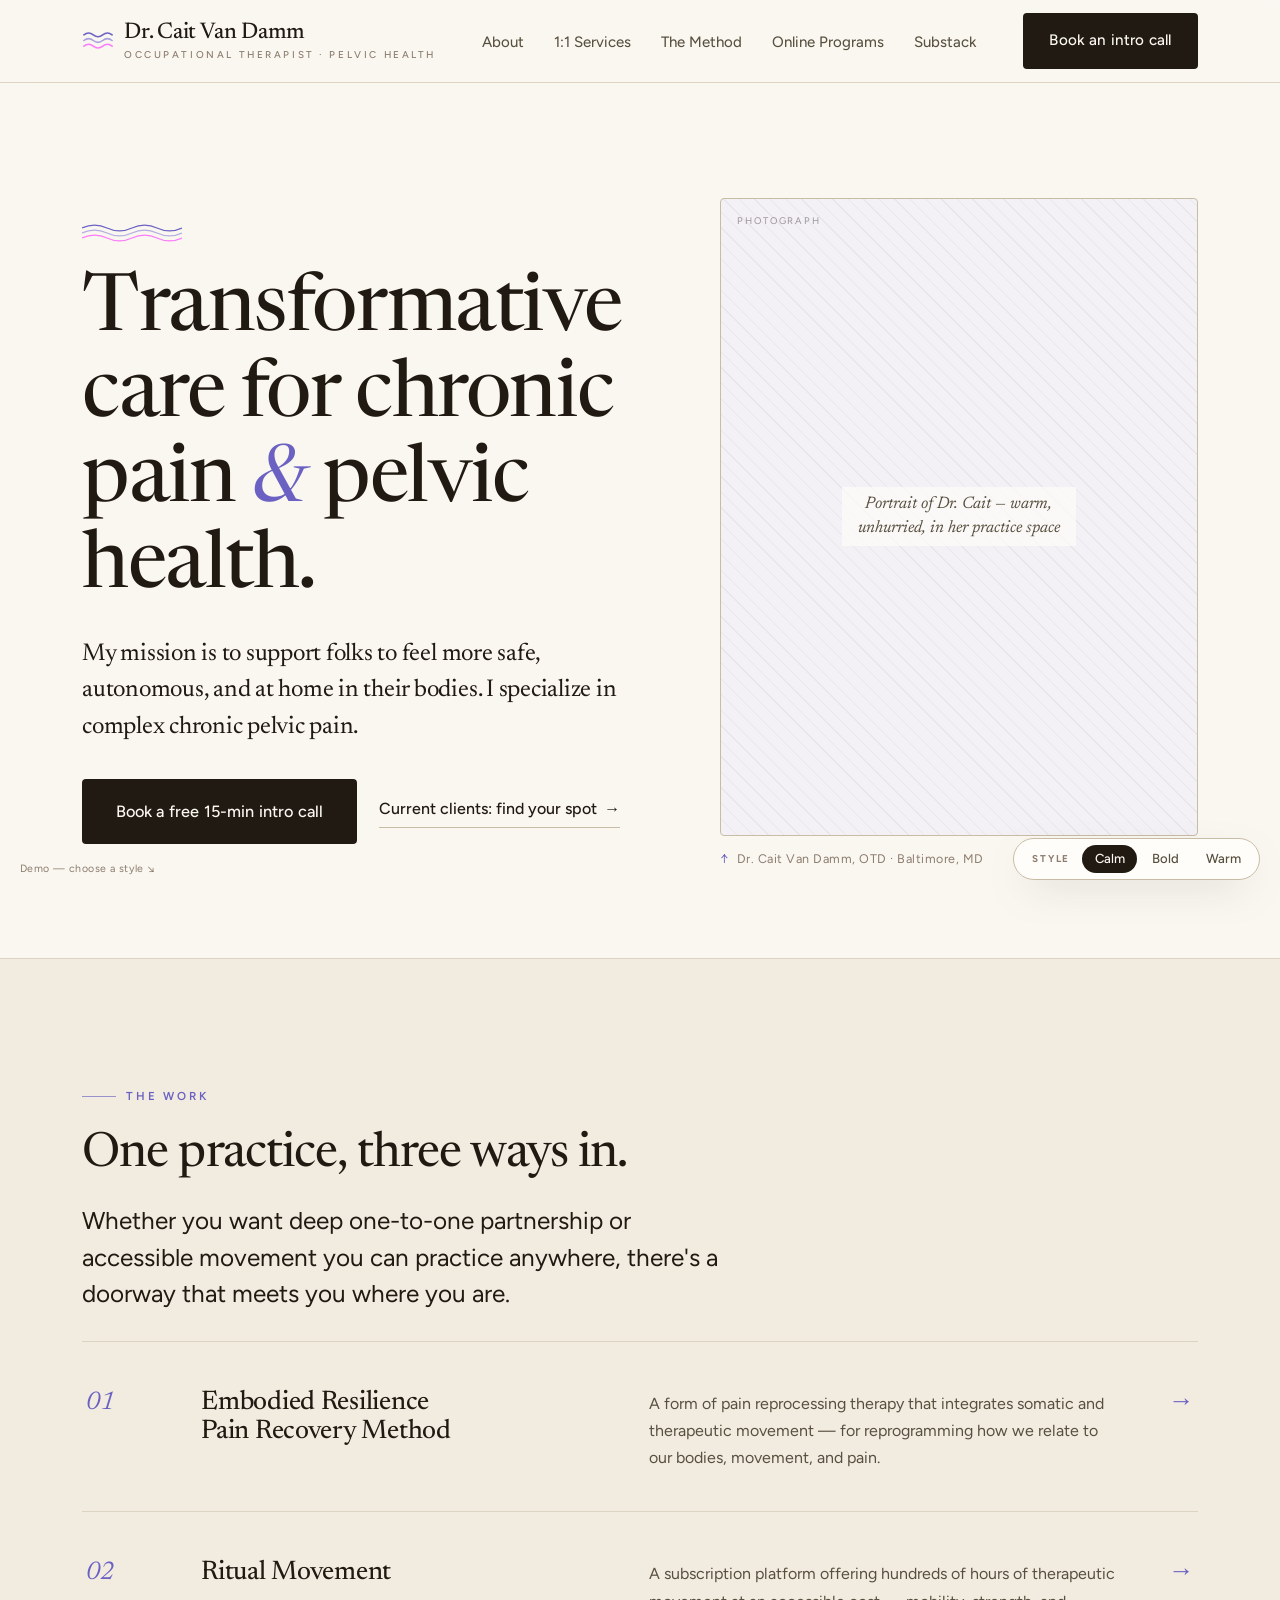
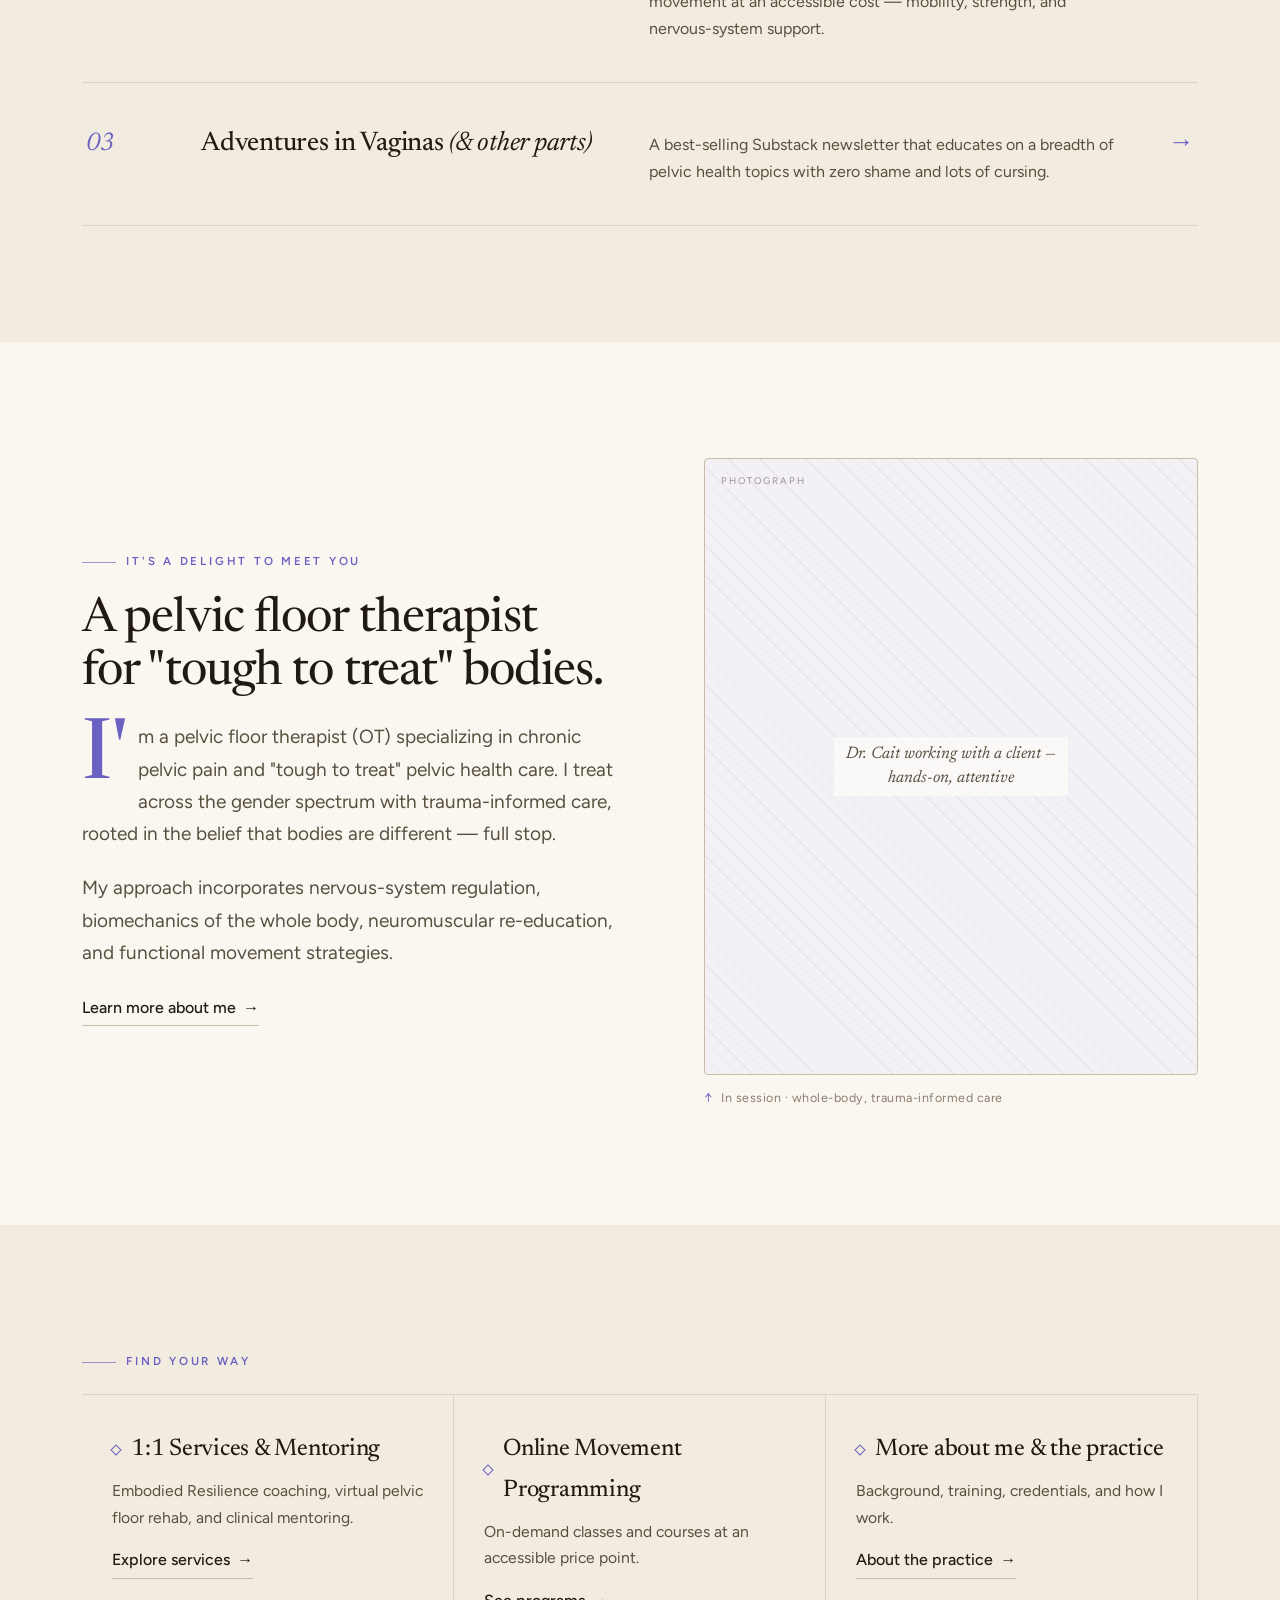
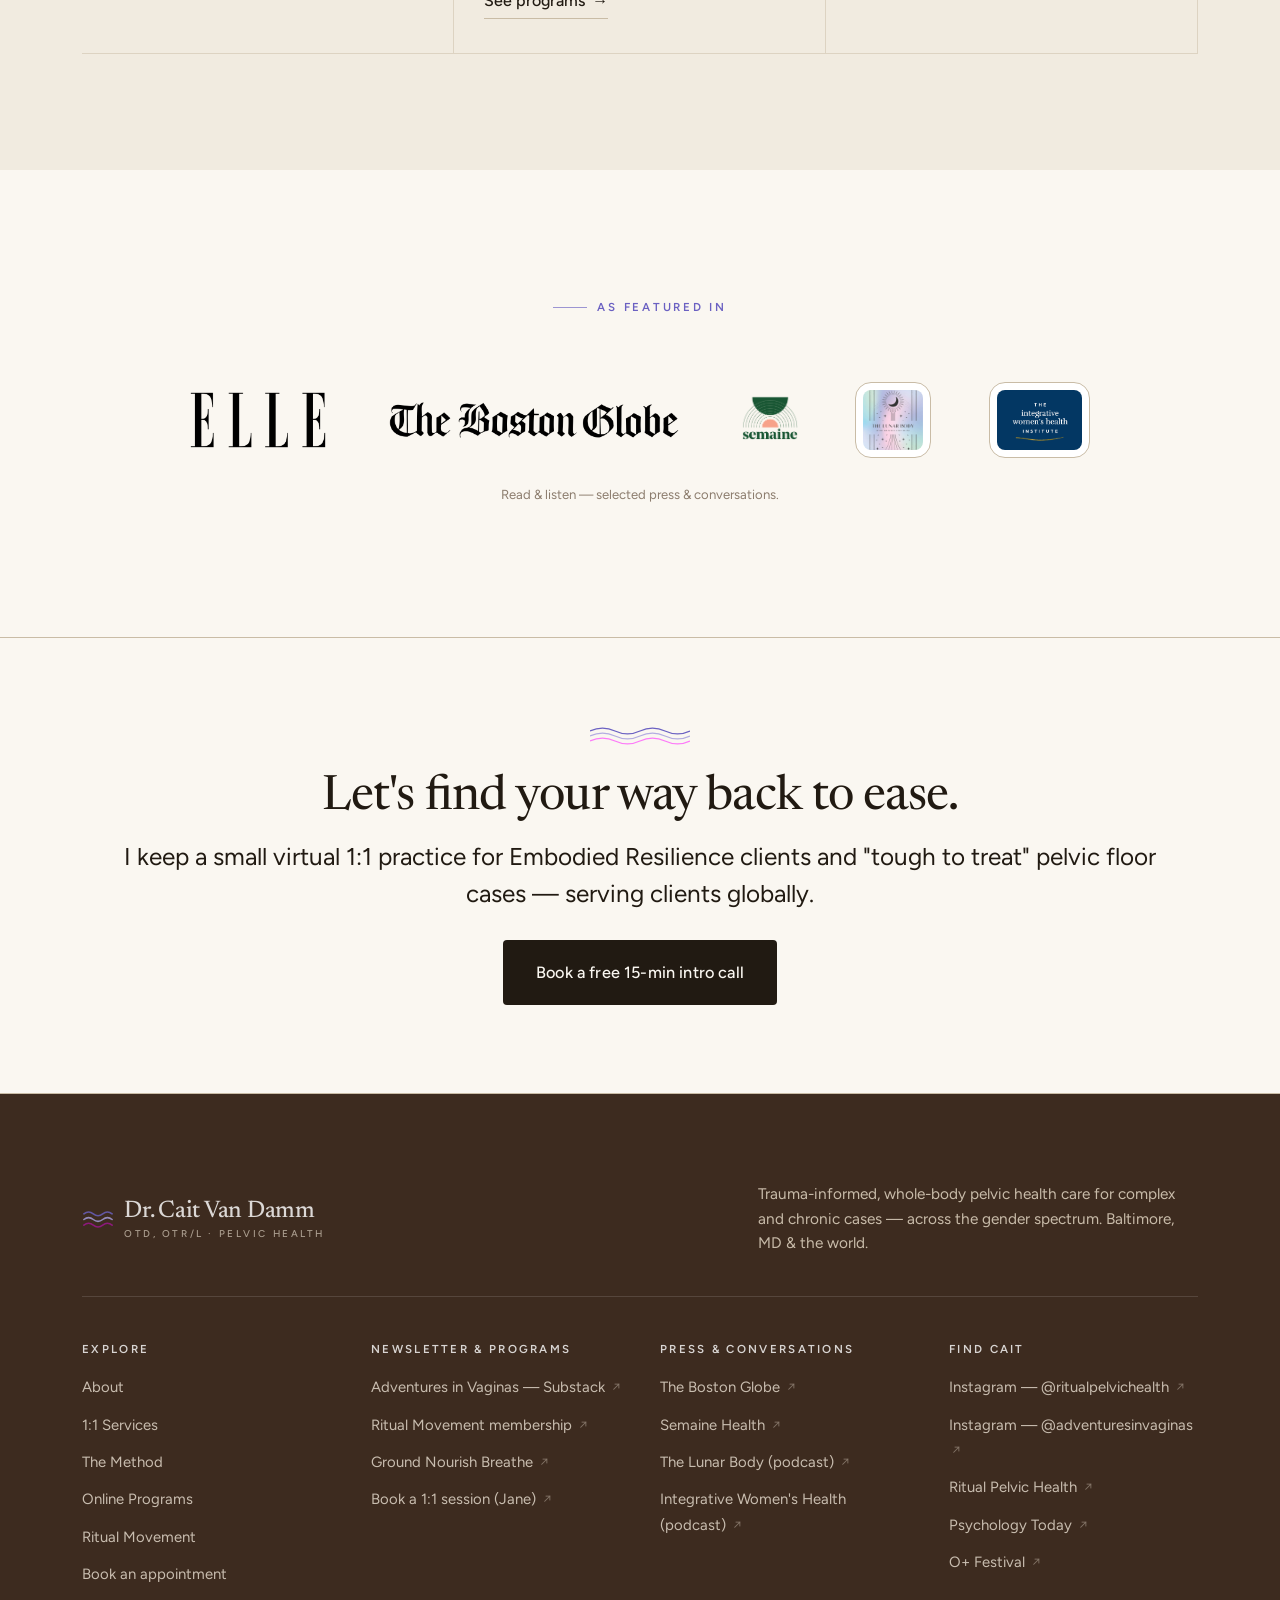
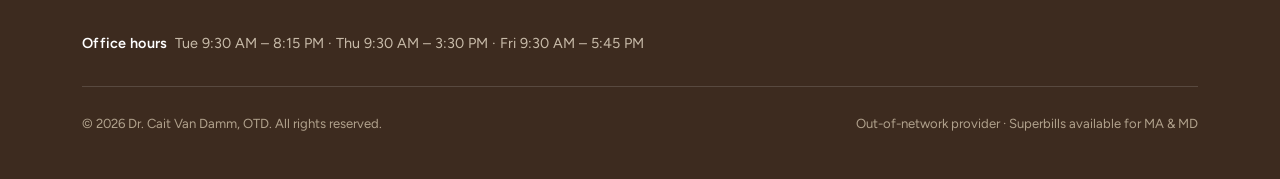
==== commit 6af1cc9b: "Press logos: drop tiles — transparent logos bare + bigger, bg logos as soft framed icons; crop IWHI " ====
--- a/index.html
+++ b/index.html
@@ -9,7 +9,7 @@
 <link rel="preconnect" href="https://fonts.googleapis.com" />
 <link rel="preconnect" href="https://fonts.gstatic.com" crossorigin />
 <link href="https://fonts.googleapis.com/css2?family=Newsreader:ital,opsz,wght@0,6..72,400..600;1,6..72,400..520&family=Figtree:wght@400;450;500;600&display=swap" rel="stylesheet" />
-<link rel="stylesheet" href="styles.css?v=20260611-7" />
+<link rel="stylesheet" href="styles.css?v=20260611-8" />
 <link rel="icon" href="mark.svg" type="image/svg+xml" />
 <meta name="theme-color" content="#3115E5" />
 <meta property="og:type" content="website" />
@@ -148,11 +148,11 @@
   <div class="container center reveal">
     <p class="eyebrow" style="justify-content:center">As featured in</p>
     <div class="logos">
-      <span class="logo-chip logo-chip--ph" title="ELLE (article link to come)"><img class="logo-img" src="assets/logos/elle.png" alt="ELLE" /></span>
-      <a class="logo-chip" href="https://www.bostonglobe.com/2023/08/11/lifestyle/leaking-secret-sometimes-its-hard-be-woman/" target="_blank" rel="noopener" title="The Boston Globe"><img class="logo-img" src="assets/logos/boston-globe.png" alt="The Boston Globe" /></a>
-      <a class="logo-chip" href="https://www.semainehealth.com/blogs/science/tete-a-tete-with-dr-cait-van-damm" target="_blank" rel="noopener" title="Semaine Health"><img class="logo-img" src="assets/logos/semaine.png" alt="Semaine Health" /></a>
-      <a class="logo-chip" href="https://podcasts.apple.com/us/podcast/pelvic-health-with-dr-cait-van-damm/id1547996664?i=1000583938826" target="_blank" rel="noopener" title="The Lunar Body"><img class="logo-img" src="assets/logos/lunar-body.jpg" alt="The Lunar Body" /></a>
-      <a class="logo-chip" href="https://integrativewomenshealthinstitute.com/what-gets-missed-for-chronic-illness-healing-how-simple-unsexy-tools-create-sustainable-recovery-with-robin-randisi-cait-van-damm/" target="_blank" rel="noopener" title="Integrative Women's Health"><img class="logo-img" src="assets/logos/integrative-womens-health.png" alt="Integrative Women's Health" /></a>
+      <span title="ELLE (article link to come)"><img class="logo-img" src="assets/logos/elle.png" alt="ELLE" /></span>
+      <a href="https://www.bostonglobe.com/2023/08/11/lifestyle/leaking-secret-sometimes-its-hard-be-woman/" target="_blank" rel="noopener" title="The Boston Globe"><img class="logo-img" src="assets/logos/boston-globe.png" alt="The Boston Globe" /></a>
+      <a href="https://www.semainehealth.com/blogs/science/tete-a-tete-with-dr-cait-van-damm" target="_blank" rel="noopener" title="Semaine"><img class="logo-img" src="assets/logos/semaine.png" alt="Semaine" /></a>
+      <a href="https://podcasts.apple.com/us/podcast/pelvic-health-with-dr-cait-van-damm/id1547996664?i=1000583938826" target="_blank" rel="noopener" title="The Lunar Body"><img class="logo-img logo-img--framed" src="assets/logos/lunar-body.jpg" alt="The Lunar Body" /></a>
+      <a href="https://integrativewomenshealthinstitute.com/what-gets-missed-for-chronic-illness-healing-how-simple-unsexy-tools-create-sustainable-recovery-with-robin-randisi-cait-van-damm/" target="_blank" rel="noopener" title="Integrative Women's Health"><img class="logo-img logo-img--framed" src="assets/logos/integrative-womens-health.png" alt="Integrative Women's Health" /></a>
     </div>
     <p class="featured-note">Read &amp; listen — selected press &amp; conversations.</p>
   </div>
--- a/styles.css
+++ b/styles.css
@@ -301,13 +301,17 @@
 .lg-semaine { font-family: var(--serif); font-weight: 440; font-size: clamp(1.05rem, 1.9vw, 1.45rem); letter-spacing: .3em; text-transform: uppercase; }
 .featured-note { font-size: .82rem; color: var(--stone); margin-top: 26px; }
 
-/* ---- Press logo wall (uniform tiles for mixed real logos) --------------- */
-.logos { display: flex; flex-wrap: wrap; align-items: stretch; justify-content: center; gap: 16px; margin-top: 36px; }
-.logo-chip { display: inline-flex; align-items: center; justify-content: center; height: 76px; padding: 12px 24px; background: var(--surface); border: 1px solid var(--line); border-radius: var(--radius); transition: border-color .25s ease, transform .25s ease, box-shadow .25s ease; }
-a.logo-chip:hover { border-color: var(--accent); transform: translateY(-2px); box-shadow: 0 14px 30px -18px rgba(40,30,20,.4); }
-.logo-img { max-height: 50px; width: auto; max-width: 230px; object-fit: contain; display: block; }
-.logo-chip--ph { opacity: .9; }
-@media (max-width: 620px) { .logo-chip { height: 62px; padding: 10px 16px; } .logo-img { max-height: 36px; max-width: 160px; } }
+/* ---- Press logos -------------------------------------------------------- */
+/* transparent wordmarks lie bare on the page; logos with their own background
+   get a soft, breathing icon frame. */
+.logos { display: flex; flex-wrap: wrap; align-items: center; justify-content: center; gap: clamp(30px, 4.5vw, 62px); margin-top: 42px; }
+.logos a, .logos > span { display: inline-flex; align-items: center; }
+.logo-img { max-height: 56px; width: auto; max-width: 300px; object-fit: contain; display: block; transition: opacity .25s ease, border-color .25s ease; }
+.logos a:hover .logo-img { opacity: .62; }
+.logo-img--framed { max-height: none; height: 76px; max-width: 160px; padding: 7px; box-sizing: border-box;
+                    background: #fff; border: 1px solid var(--line-strong); border-radius: 16px; }
+.logos a:hover .logo-img--framed { opacity: 1; border-color: var(--accent); }
+@media (max-width: 620px) { .logo-img { max-height: 42px; max-width: 200px; } .logo-img--framed { height: 64px; } }
 
 /* ---- Press inlay (inset panel, itemized) -------------------------------- */
 .inlay { background: var(--surface); border: 1px solid var(--line-strong); border-radius: var(--radius); padding: clamp(30px, 4.5vw, 58px); box-shadow: inset 0 1px 0 rgba(255,255,255,.4); }
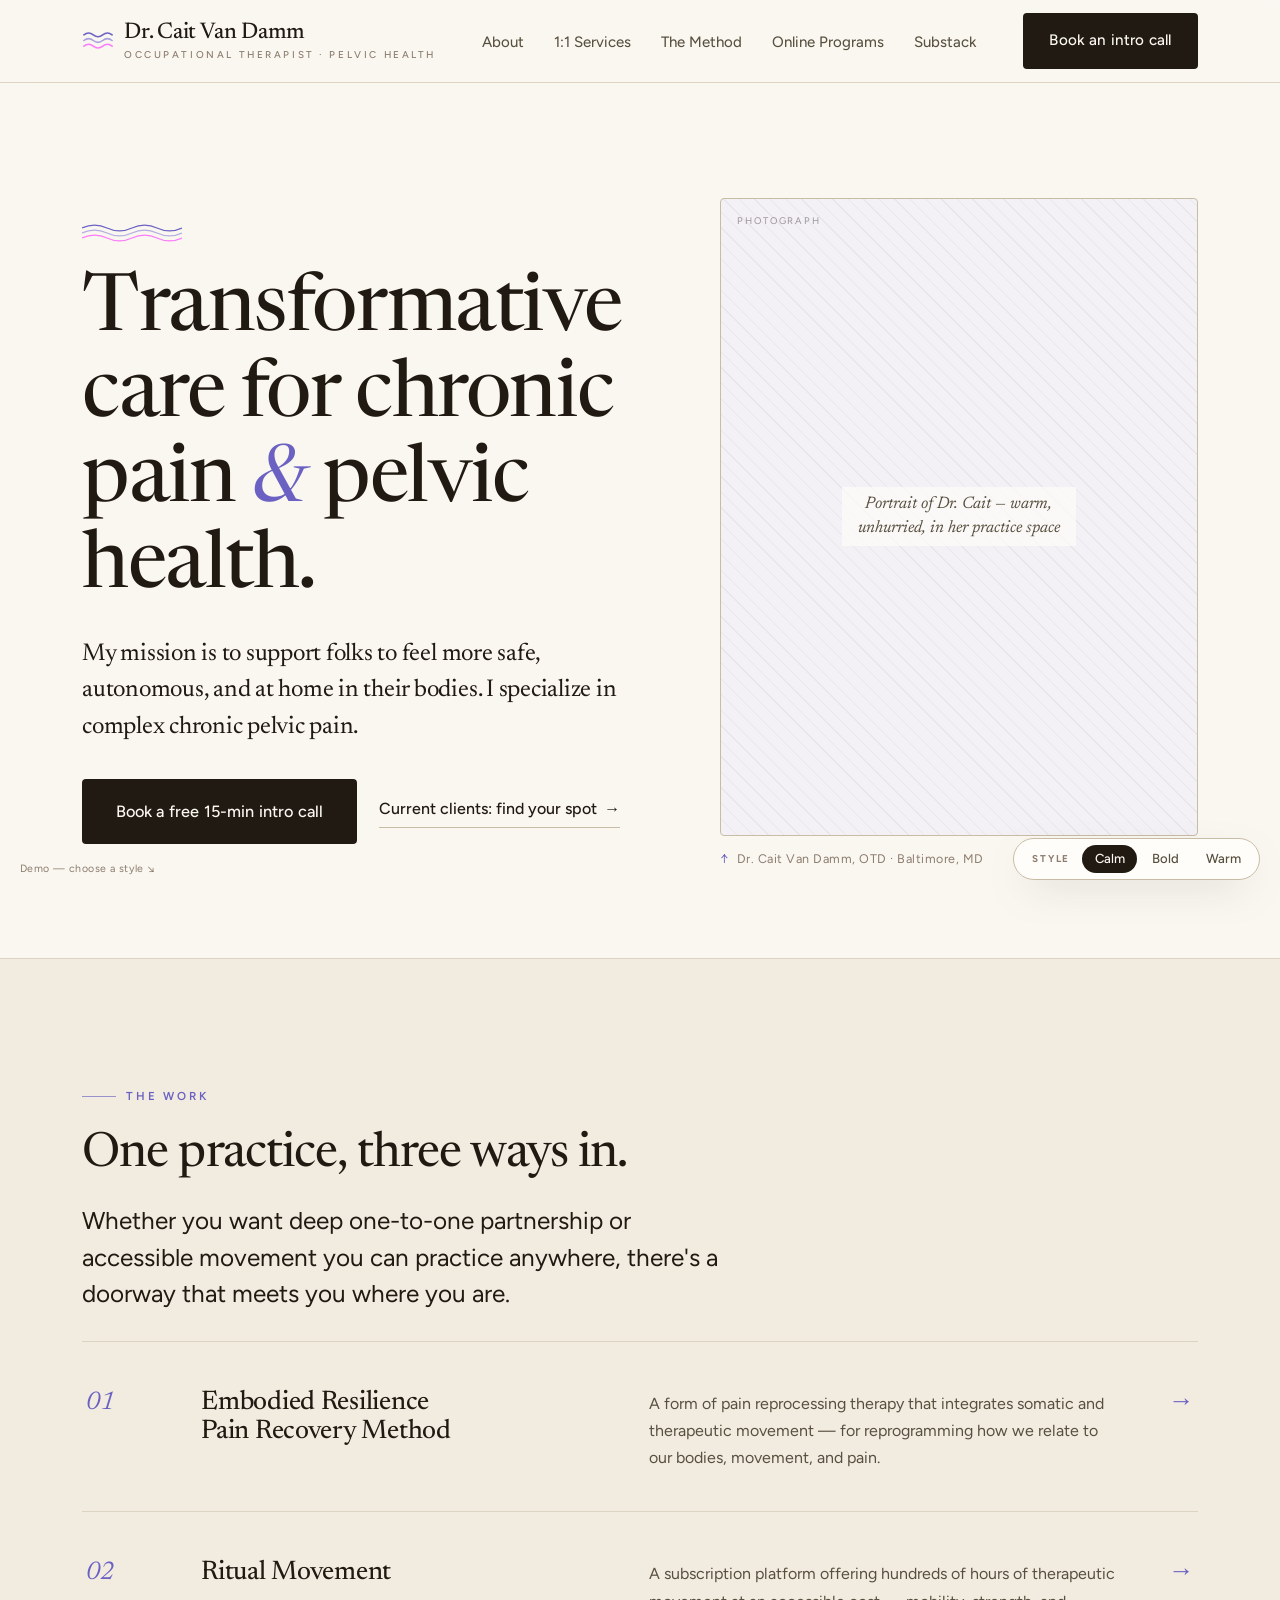
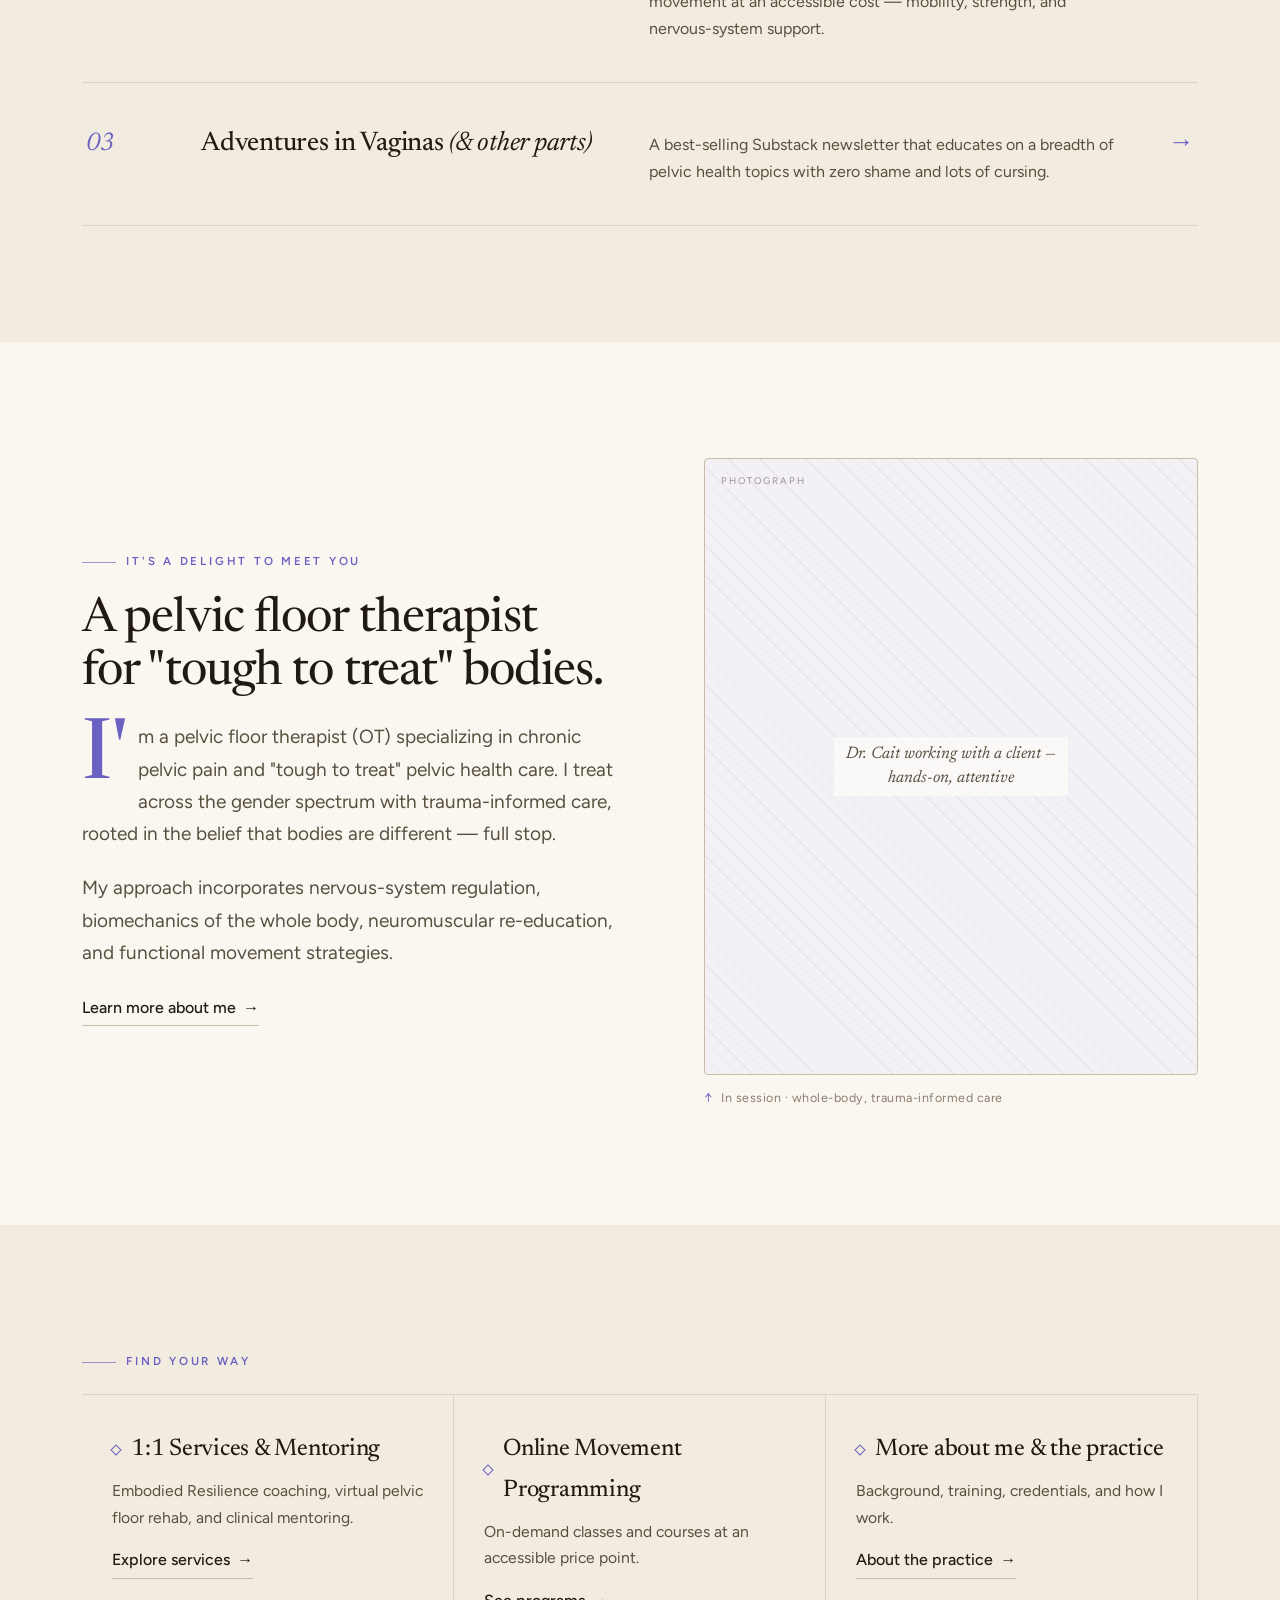
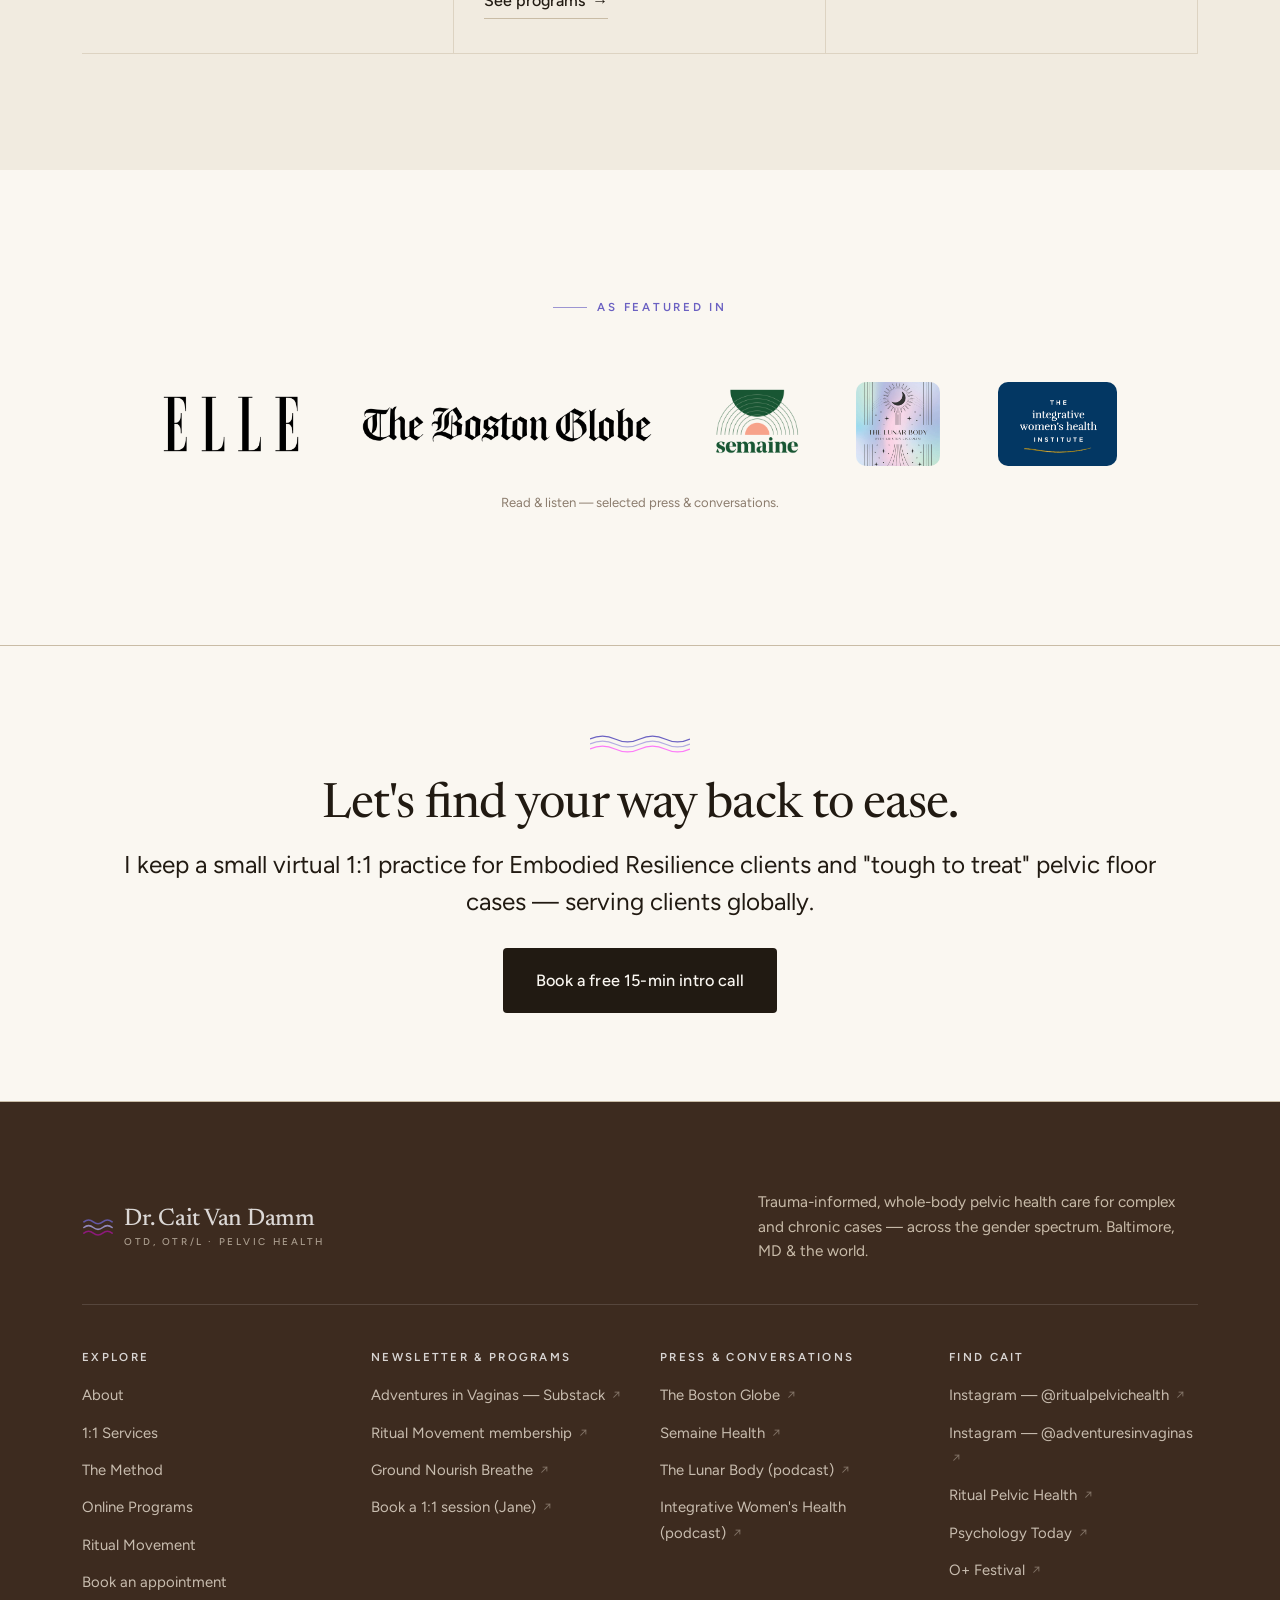
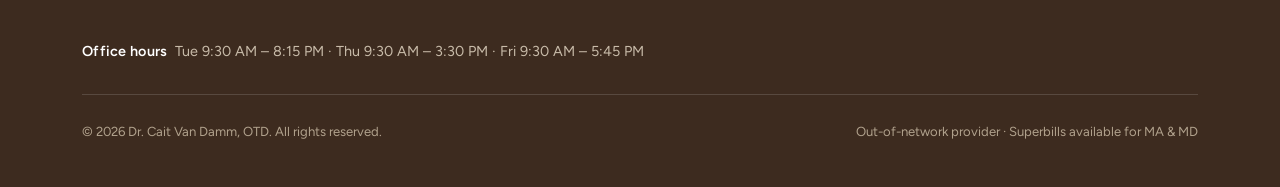
==== commit eb1f2dd4: "Press logos: enlarge Semaine ~1.5x; unframe Lunar Body + IWHI (free, soft corners, same size)" ====
--- a/index.html
+++ b/index.html
@@ -9,7 +9,7 @@
 <link rel="preconnect" href="https://fonts.googleapis.com" />
 <link rel="preconnect" href="https://fonts.gstatic.com" crossorigin />
 <link href="https://fonts.googleapis.com/css2?family=Newsreader:ital,opsz,wght@0,6..72,400..600;1,6..72,400..520&family=Figtree:wght@400;450;500;600&display=swap" rel="stylesheet" />
-<link rel="stylesheet" href="styles.css?v=20260611-8" />
+<link rel="stylesheet" href="styles.css?v=20260611-9" />
 <link rel="icon" href="mark.svg" type="image/svg+xml" />
 <meta name="theme-color" content="#3115E5" />
 <meta property="og:type" content="website" />
@@ -150,9 +150,9 @@
     <div class="logos">
       <span title="ELLE (article link to come)"><img class="logo-img" src="assets/logos/elle.png" alt="ELLE" /></span>
       <a href="https://www.bostonglobe.com/2023/08/11/lifestyle/leaking-secret-sometimes-its-hard-be-woman/" target="_blank" rel="noopener" title="The Boston Globe"><img class="logo-img" src="assets/logos/boston-globe.png" alt="The Boston Globe" /></a>
-      <a href="https://www.semainehealth.com/blogs/science/tete-a-tete-with-dr-cait-van-damm" target="_blank" rel="noopener" title="Semaine"><img class="logo-img" src="assets/logos/semaine.png" alt="Semaine" /></a>
-      <a href="https://podcasts.apple.com/us/podcast/pelvic-health-with-dr-cait-van-damm/id1547996664?i=1000583938826" target="_blank" rel="noopener" title="The Lunar Body"><img class="logo-img logo-img--framed" src="assets/logos/lunar-body.jpg" alt="The Lunar Body" /></a>
-      <a href="https://integrativewomenshealthinstitute.com/what-gets-missed-for-chronic-illness-healing-how-simple-unsexy-tools-create-sustainable-recovery-with-robin-randisi-cait-van-damm/" target="_blank" rel="noopener" title="Integrative Women's Health"><img class="logo-img logo-img--framed" src="assets/logos/integrative-womens-health.png" alt="Integrative Women's Health" /></a>
+      <a href="https://www.semainehealth.com/blogs/science/tete-a-tete-with-dr-cait-van-damm" target="_blank" rel="noopener" title="Semaine"><img class="logo-img logo-img--icon" src="assets/logos/semaine.png" alt="Semaine" /></a>
+      <a href="https://podcasts.apple.com/us/podcast/pelvic-health-with-dr-cait-van-damm/id1547996664?i=1000583938826" target="_blank" rel="noopener" title="The Lunar Body"><img class="logo-img logo-img--icon" src="assets/logos/lunar-body.jpg" alt="The Lunar Body" /></a>
+      <a href="https://integrativewomenshealthinstitute.com/what-gets-missed-for-chronic-illness-healing-how-simple-unsexy-tools-create-sustainable-recovery-with-robin-randisi-cait-van-damm/" target="_blank" rel="noopener" title="Integrative Women's Health"><img class="logo-img logo-img--icon" src="assets/logos/integrative-womens-health.png" alt="Integrative Women's Health" /></a>
     </div>
     <p class="featured-note">Read &amp; listen — selected press &amp; conversations.</p>
   </div>
--- a/styles.css
+++ b/styles.css
@@ -306,12 +306,11 @@
    get a soft, breathing icon frame. */
 .logos { display: flex; flex-wrap: wrap; align-items: center; justify-content: center; gap: clamp(30px, 4.5vw, 62px); margin-top: 42px; }
 .logos a, .logos > span { display: inline-flex; align-items: center; }
-.logo-img { max-height: 56px; width: auto; max-width: 300px; object-fit: contain; display: block; transition: opacity .25s ease, border-color .25s ease; }
+.logo-img { max-height: 56px; width: auto; max-width: 300px; object-fit: contain; display: block; transition: opacity .25s ease; }
+/* free-standing square-ish logos (semaine / lunar body / iwhi) — bigger, no frame, soft corners */
+.logo-img--icon { max-height: 84px; max-width: 160px; border-radius: 10px; }
 .logos a:hover .logo-img { opacity: .62; }
-.logo-img--framed { max-height: none; height: 76px; max-width: 160px; padding: 7px; box-sizing: border-box;
-                    background: #fff; border: 1px solid var(--line-strong); border-radius: 16px; }
-.logos a:hover .logo-img--framed { opacity: 1; border-color: var(--accent); }
-@media (max-width: 620px) { .logo-img { max-height: 42px; max-width: 200px; } .logo-img--framed { height: 64px; } }
+@media (max-width: 620px) { .logo-img { max-height: 42px; max-width: 200px; } .logo-img--icon { max-height: 64px; } }
 
 /* ---- Press inlay (inset panel, itemized) -------------------------------- */
 .inlay { background: var(--surface); border: 1px solid var(--line-strong); border-radius: var(--radius); padding: clamp(30px, 4.5vw, 58px); box-shadow: inset 0 1px 0 rgba(255,255,255,.4); }
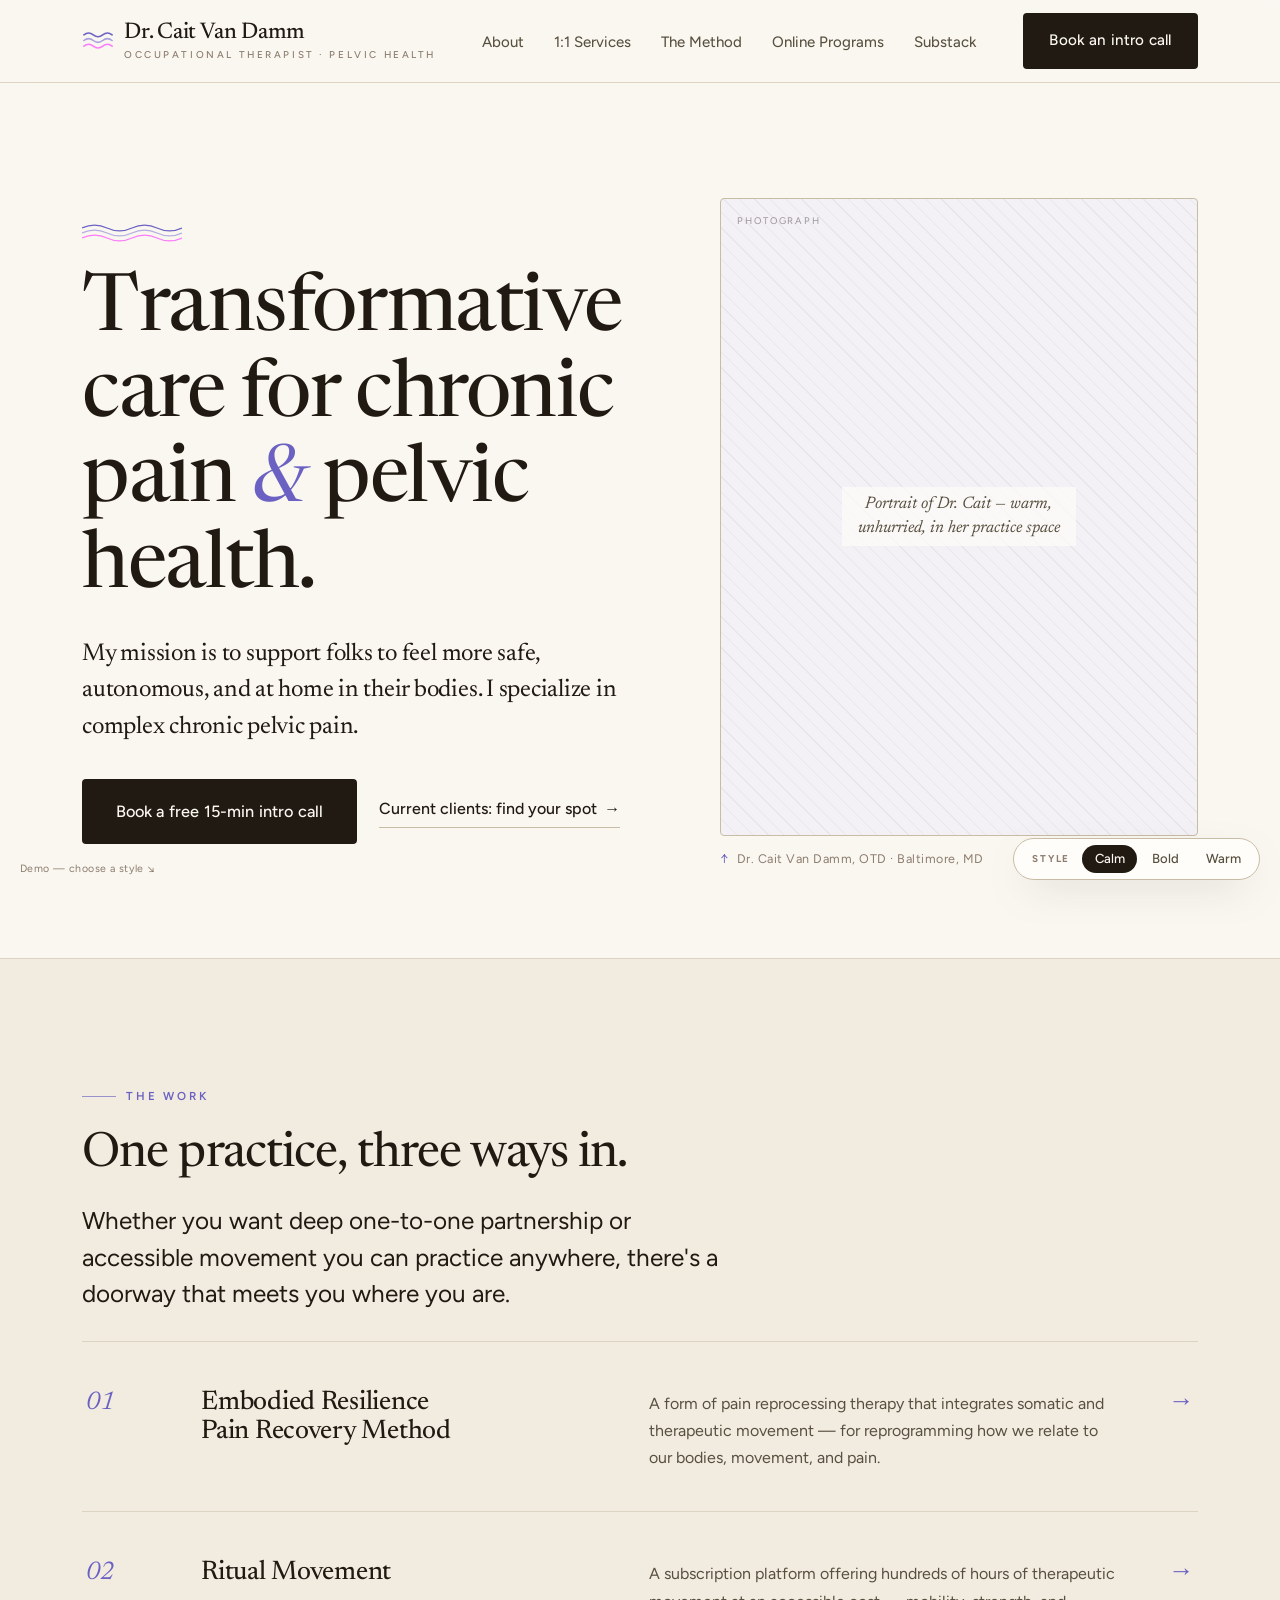
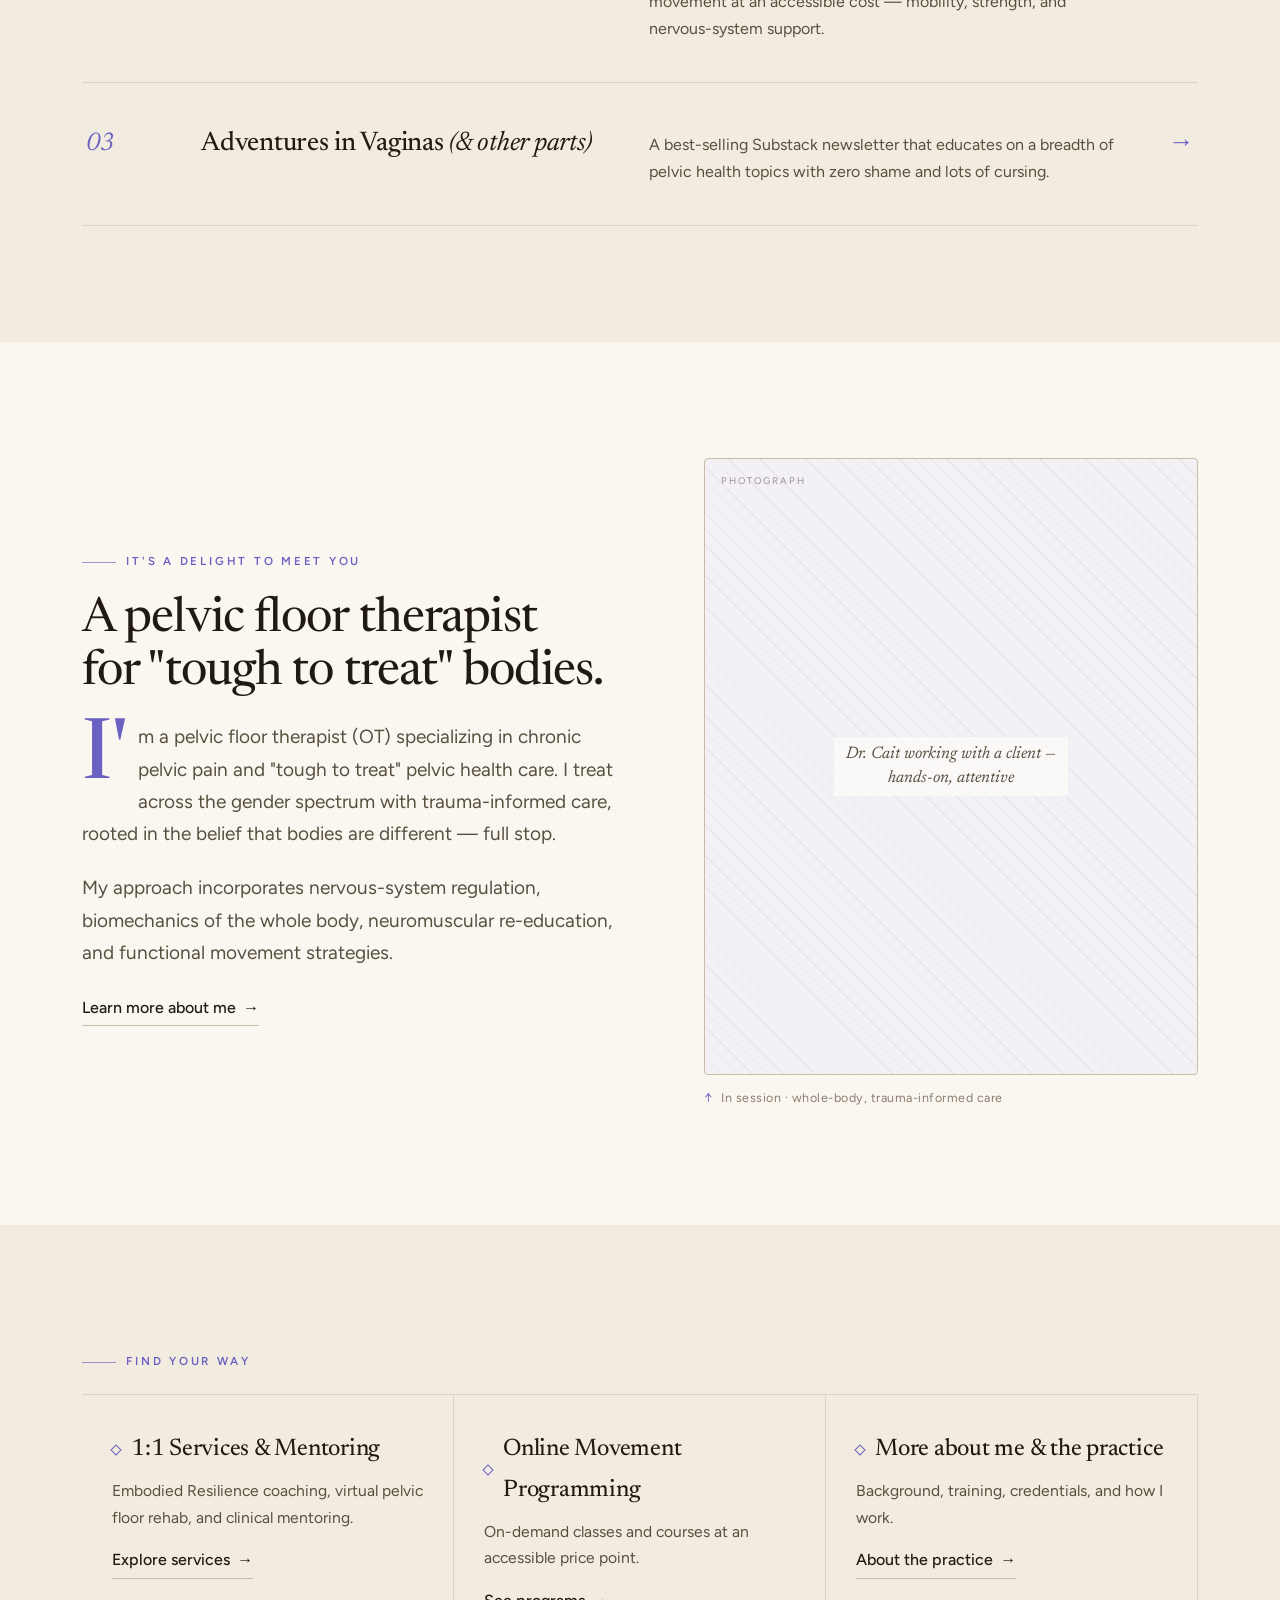
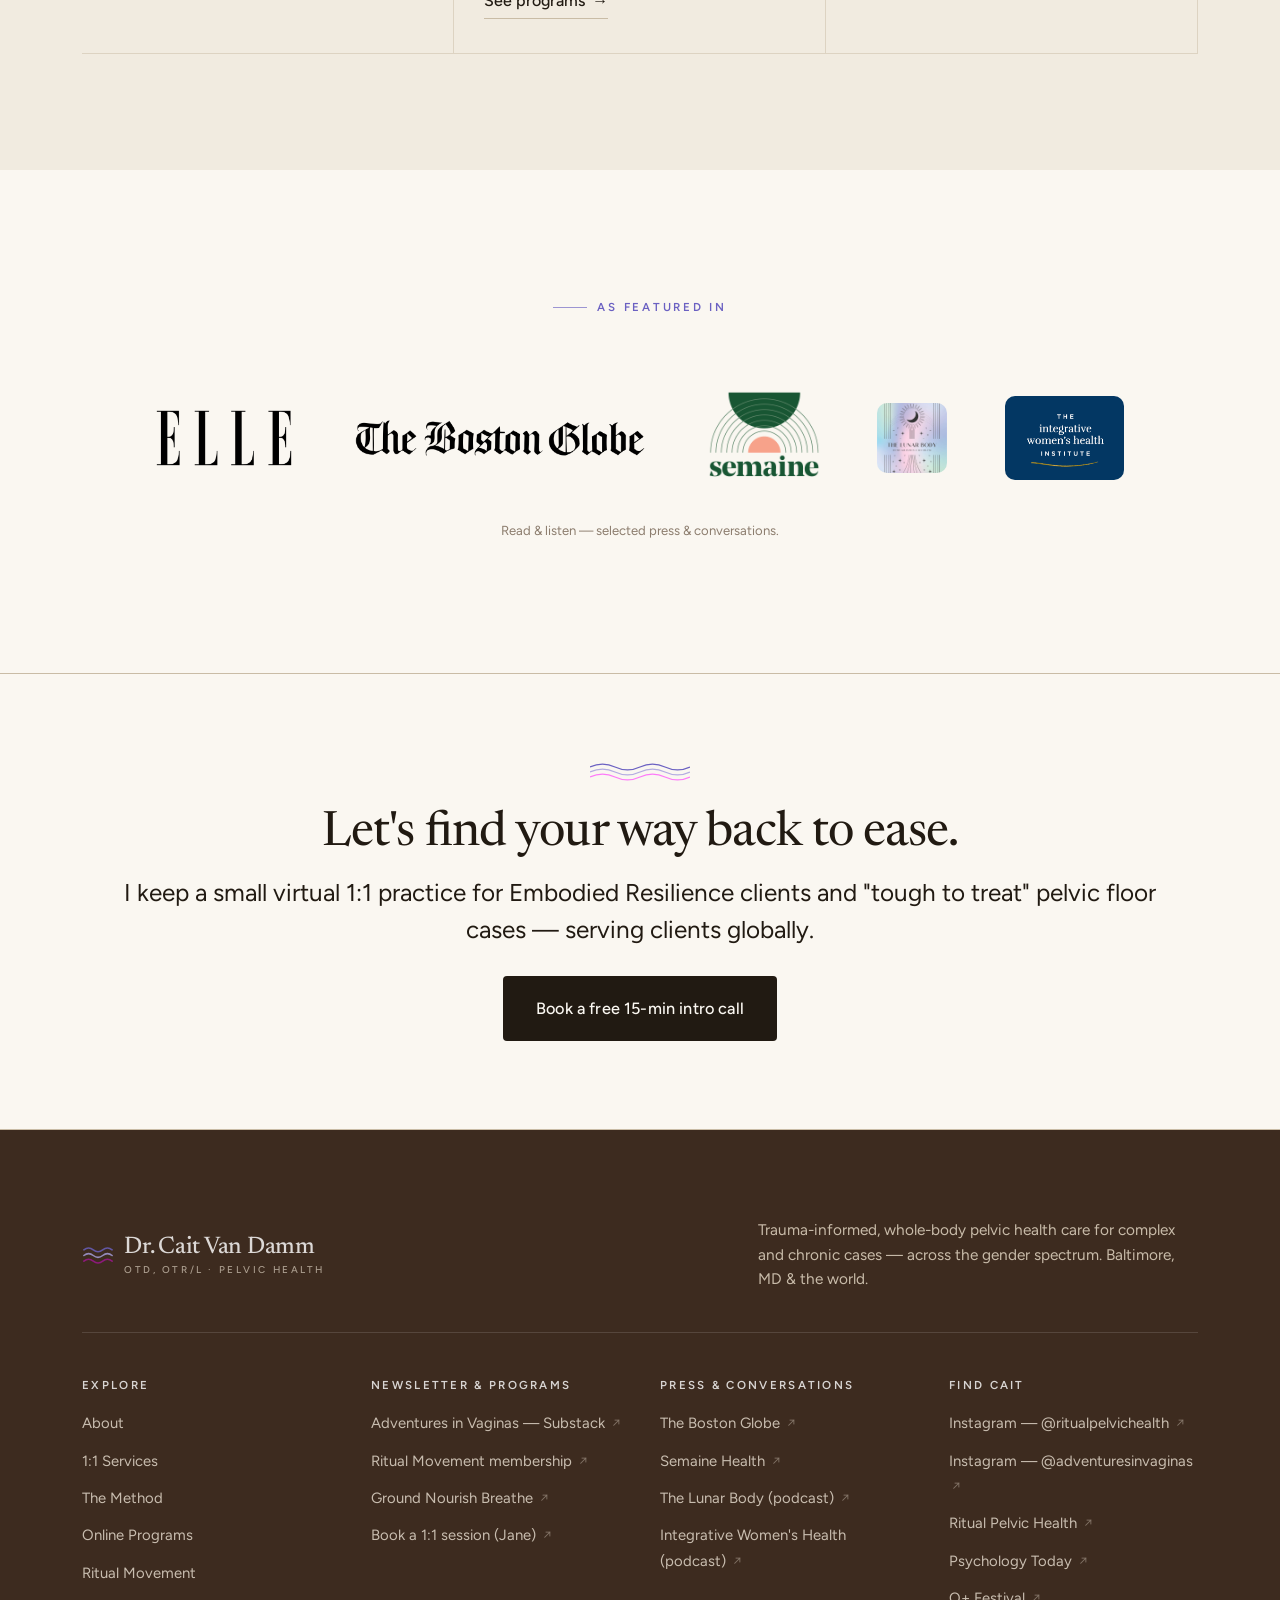
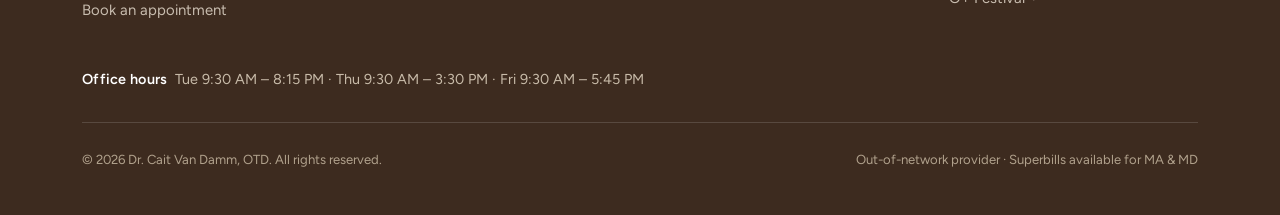
==== commit a1f094a8: "Press logos: per-logo sizing (Semaine 2x, IWHI 1.5x, Lunar Body 1.25x)" ====
--- a/index.html
+++ b/index.html
@@ -9,7 +9,7 @@
 <link rel="preconnect" href="https://fonts.googleapis.com" />
 <link rel="preconnect" href="https://fonts.gstatic.com" crossorigin />
 <link href="https://fonts.googleapis.com/css2?family=Newsreader:ital,opsz,wght@0,6..72,400..600;1,6..72,400..520&family=Figtree:wght@400;450;500;600&display=swap" rel="stylesheet" />
-<link rel="stylesheet" href="styles.css?v=20260611-9" />
+<link rel="stylesheet" href="styles.css?v=20260611-10" />
 <link rel="icon" href="mark.svg" type="image/svg+xml" />
 <meta name="theme-color" content="#3115E5" />
 <meta property="og:type" content="website" />
@@ -150,9 +150,9 @@
     <div class="logos">
       <span title="ELLE (article link to come)"><img class="logo-img" src="assets/logos/elle.png" alt="ELLE" /></span>
       <a href="https://www.bostonglobe.com/2023/08/11/lifestyle/leaking-secret-sometimes-its-hard-be-woman/" target="_blank" rel="noopener" title="The Boston Globe"><img class="logo-img" src="assets/logos/boston-globe.png" alt="The Boston Globe" /></a>
-      <a href="https://www.semainehealth.com/blogs/science/tete-a-tete-with-dr-cait-van-damm" target="_blank" rel="noopener" title="Semaine"><img class="logo-img logo-img--icon" src="assets/logos/semaine.png" alt="Semaine" /></a>
-      <a href="https://podcasts.apple.com/us/podcast/pelvic-health-with-dr-cait-van-damm/id1547996664?i=1000583938826" target="_blank" rel="noopener" title="The Lunar Body"><img class="logo-img logo-img--icon" src="assets/logos/lunar-body.jpg" alt="The Lunar Body" /></a>
-      <a href="https://integrativewomenshealthinstitute.com/what-gets-missed-for-chronic-illness-healing-how-simple-unsexy-tools-create-sustainable-recovery-with-robin-randisi-cait-van-damm/" target="_blank" rel="noopener" title="Integrative Women's Health"><img class="logo-img logo-img--icon" src="assets/logos/integrative-womens-health.png" alt="Integrative Women's Health" /></a>
+      <a href="https://www.semainehealth.com/blogs/science/tete-a-tete-with-dr-cait-van-damm" target="_blank" rel="noopener" title="Semaine"><img class="logo-img logo-img--icon is-semaine" src="assets/logos/semaine.png" alt="Semaine" /></a>
+      <a href="https://podcasts.apple.com/us/podcast/pelvic-health-with-dr-cait-van-damm/id1547996664?i=1000583938826" target="_blank" rel="noopener" title="The Lunar Body"><img class="logo-img logo-img--icon is-lunar" src="assets/logos/lunar-body.jpg" alt="The Lunar Body" /></a>
+      <a href="https://integrativewomenshealthinstitute.com/what-gets-missed-for-chronic-illness-healing-how-simple-unsexy-tools-create-sustainable-recovery-with-robin-randisi-cait-van-damm/" target="_blank" rel="noopener" title="Integrative Women's Health"><img class="logo-img logo-img--icon is-iwhi" src="assets/logos/integrative-womens-health.png" alt="Integrative Women's Health" /></a>
     </div>
     <p class="featured-note">Read &amp; listen — selected press &amp; conversations.</p>
   </div>
--- a/styles.css
+++ b/styles.css
@@ -307,10 +307,18 @@
 .logos { display: flex; flex-wrap: wrap; align-items: center; justify-content: center; gap: clamp(30px, 4.5vw, 62px); margin-top: 42px; }
 .logos a, .logos > span { display: inline-flex; align-items: center; }
 .logo-img { max-height: 56px; width: auto; max-width: 300px; object-fit: contain; display: block; transition: opacity .25s ease; }
-/* free-standing square-ish logos (semaine / lunar body / iwhi) — bigger, no frame, soft corners */
-.logo-img--icon { max-height: 84px; max-width: 160px; border-radius: 10px; }
+/* free-standing square-ish logos — no frame, soft corners; sized per logo */
+.logo-img--icon { max-width: 220px; border-radius: 10px; }
+.logo-img--icon.is-semaine { max-height: 112px; }  /* 2x */
+.logo-img--icon.is-iwhi    { max-height: 84px; }   /* 1.5x */
+.logo-img--icon.is-lunar   { max-height: 70px; }   /* 1.25x */
 .logos a:hover .logo-img { opacity: .62; }
-@media (max-width: 620px) { .logo-img { max-height: 42px; max-width: 200px; } .logo-img--icon { max-height: 64px; } }
+@media (max-width: 620px) {
+  .logo-img { max-height: 42px; max-width: 200px; }
+  .logo-img--icon.is-semaine { max-height: 84px; }
+  .logo-img--icon.is-iwhi { max-height: 62px; }
+  .logo-img--icon.is-lunar { max-height: 52px; }
+}
 
 /* ---- Press inlay (inset panel, itemized) -------------------------------- */
 .inlay { background: var(--surface); border: 1px solid var(--line-strong); border-radius: var(--radius); padding: clamp(30px, 4.5vw, 58px); box-shadow: inset 0 1px 0 rgba(255,255,255,.4); }
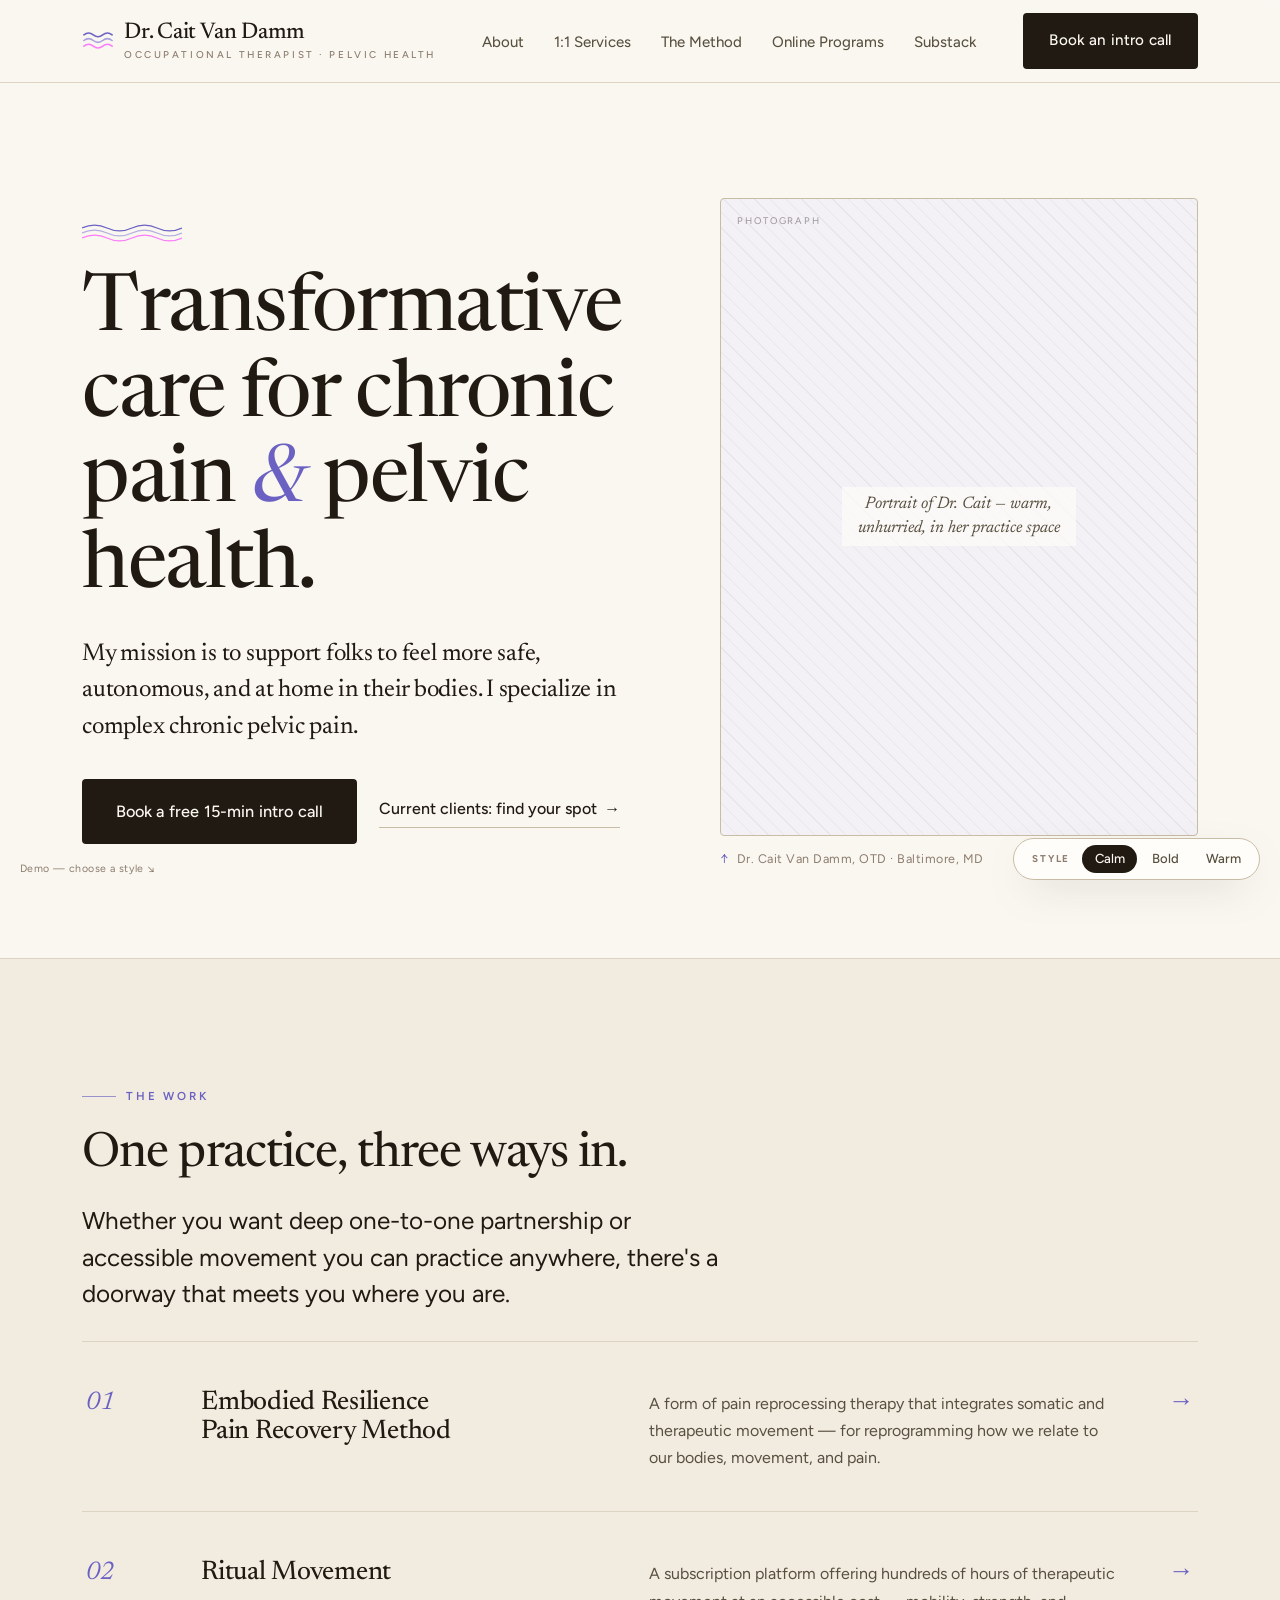
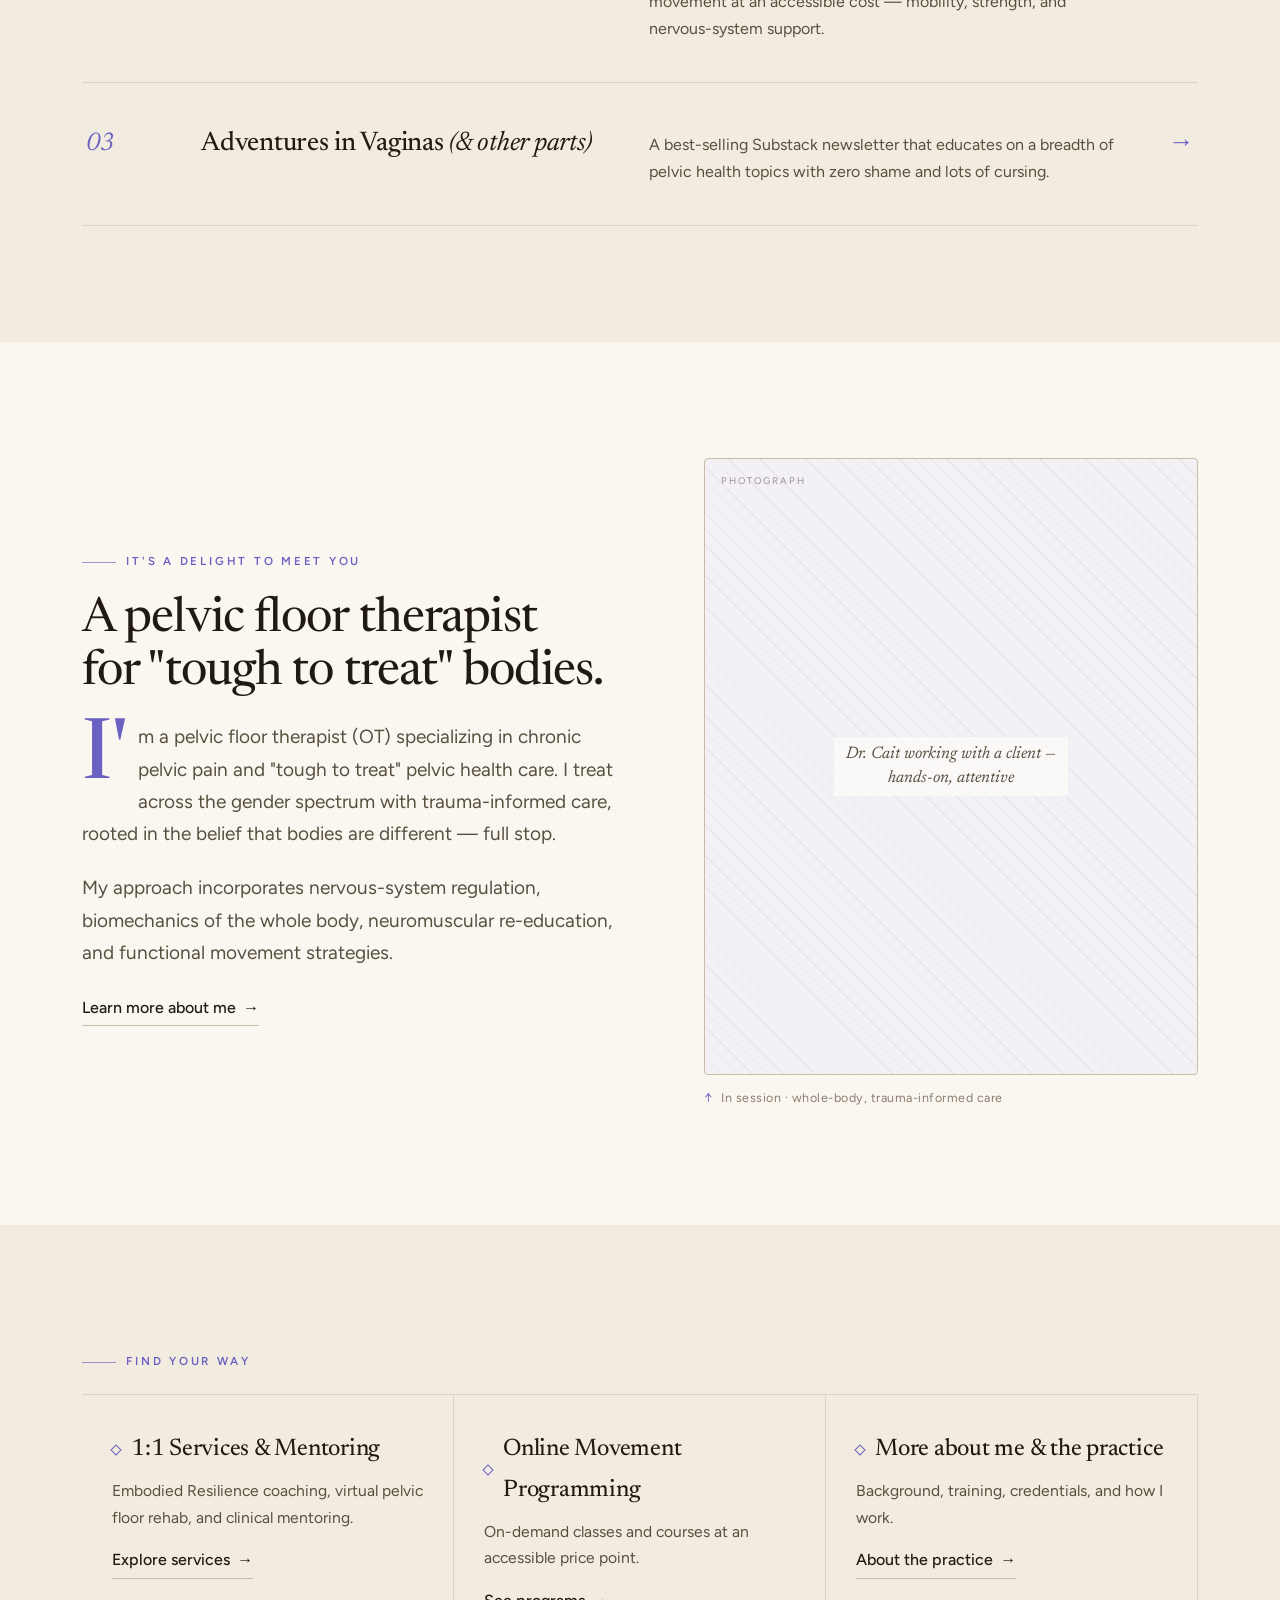
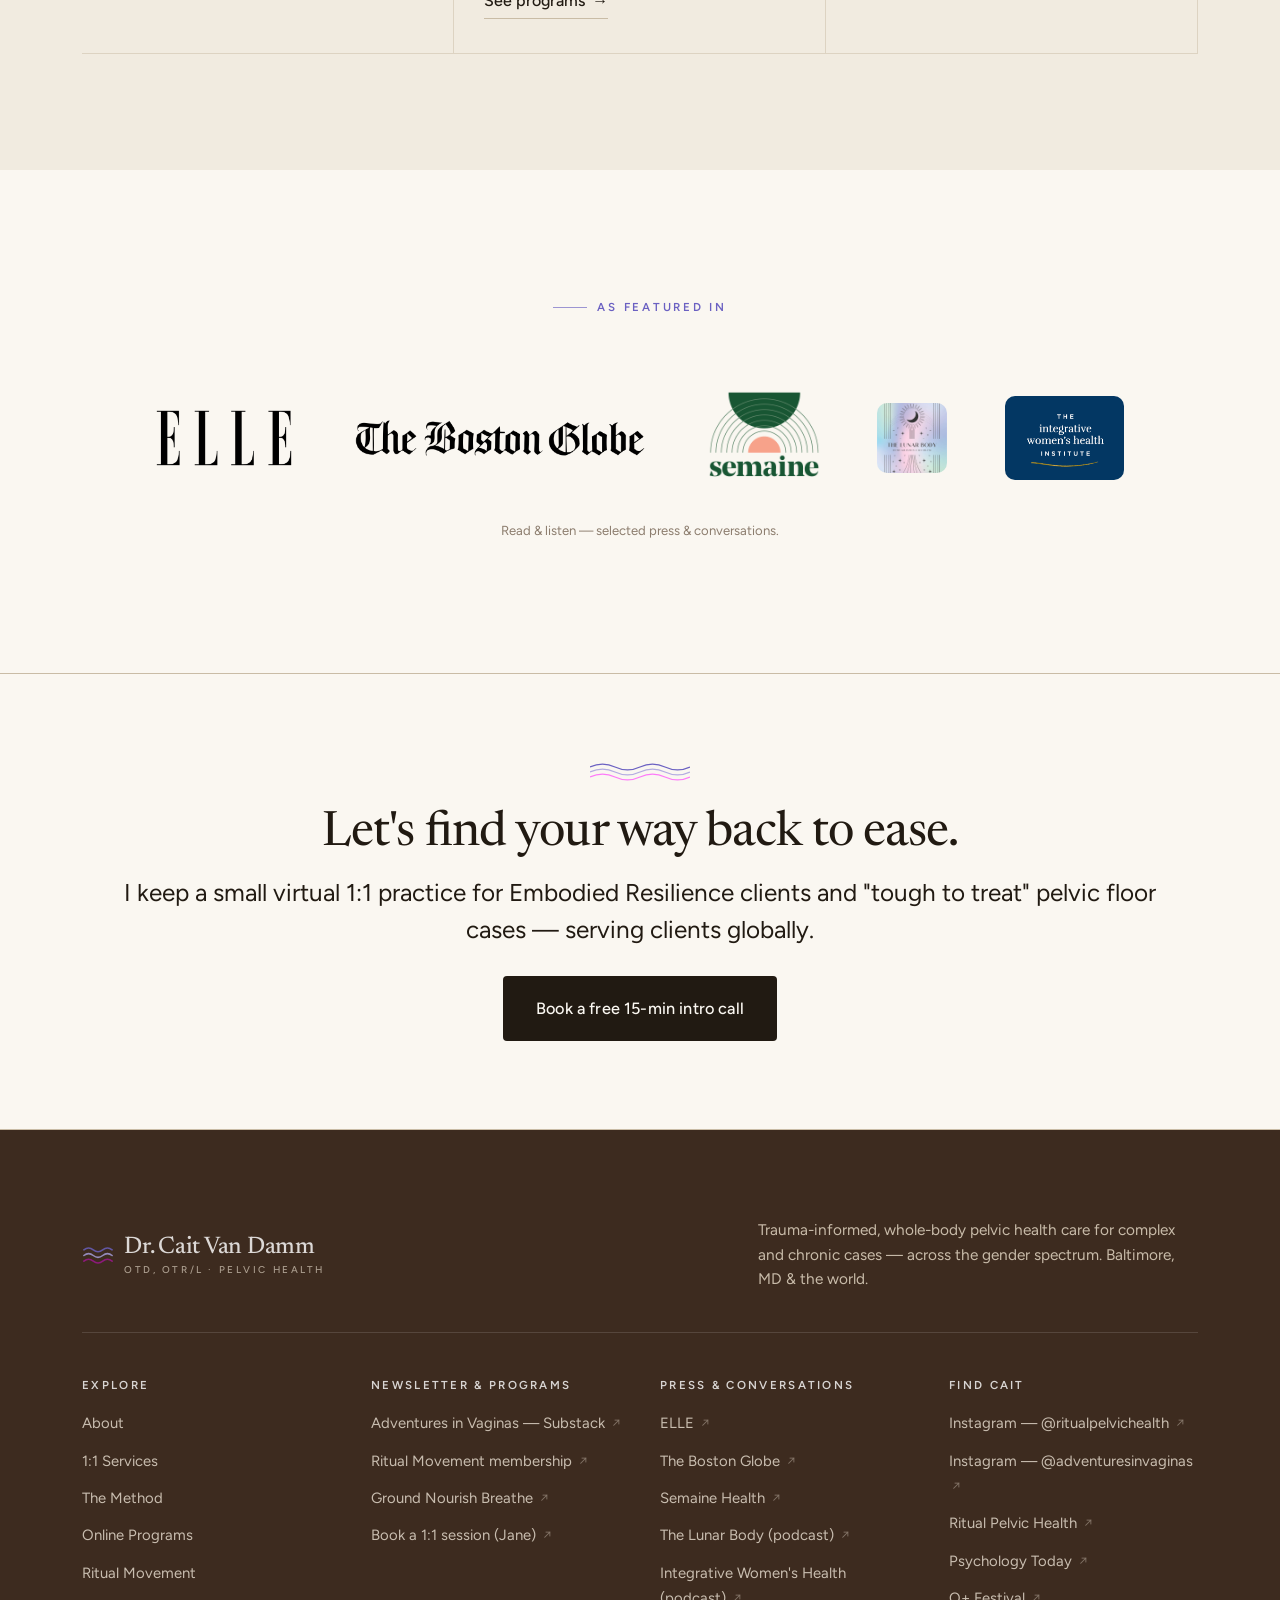
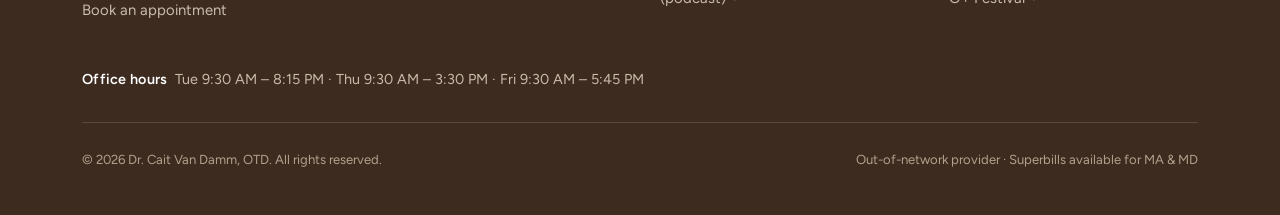
==== commit 25f6f18f: "Link ELLE logo + footer entry to the article (last open item)" ====
--- a/index.html
+++ b/index.html
@@ -148,7 +148,7 @@
   <div class="container center reveal">
     <p class="eyebrow" style="justify-content:center">As featured in</p>
     <div class="logos">
-      <span title="ELLE (article link to come)"><img class="logo-img" src="assets/logos/elle.png" alt="ELLE" /></span>
+      <a href="https://www.elle.com/beauty/health-fitness/a60759697/pregnancy-birth-postpartum-free-low-cost-birthing-resources-guide/" target="_blank" rel="noopener" title="ELLE"><img class="logo-img" src="assets/logos/elle.png" alt="ELLE" /></a>
       <a href="https://www.bostonglobe.com/2023/08/11/lifestyle/leaking-secret-sometimes-its-hard-be-woman/" target="_blank" rel="noopener" title="The Boston Globe"><img class="logo-img" src="assets/logos/boston-globe.png" alt="The Boston Globe" /></a>
       <a href="https://www.semainehealth.com/blogs/science/tete-a-tete-with-dr-cait-van-damm" target="_blank" rel="noopener" title="Semaine"><img class="logo-img logo-img--icon is-semaine" src="assets/logos/semaine.png" alt="Semaine" /></a>
       <a href="https://podcasts.apple.com/us/podcast/pelvic-health-with-dr-cait-van-damm/id1547996664?i=1000583938826" target="_blank" rel="noopener" title="The Lunar Body"><img class="logo-img logo-img--icon is-lunar" src="assets/logos/lunar-body.jpg" alt="The Lunar Body" /></a>
@@ -205,7 +205,7 @@
       <div>
         <h4>Press &amp; Conversations</h4>
         <ul>
-          <li><a href="https://www.bostonglobe.com/2023/08/11/lifestyle/leaking-secret-sometimes-its-hard-be-woman/" target="_blank" rel="noopener">The Boston Globe <span class="ext">&#8599;</span></a></li>
+          <li><a href="https://www.elle.com/beauty/health-fitness/a60759697/pregnancy-birth-postpartum-free-low-cost-birthing-resources-guide/" target="_blank" rel="noopener">ELLE <span class="ext">&#8599;</span></a></li><li><a href="https://www.bostonglobe.com/2023/08/11/lifestyle/leaking-secret-sometimes-its-hard-be-woman/" target="_blank" rel="noopener">The Boston Globe <span class="ext">&#8599;</span></a></li>
           <li><a href="https://www.semainehealth.com/blogs/science/tete-a-tete-with-dr-cait-van-damm" target="_blank" rel="noopener">Semaine Health <span class="ext">&#8599;</span></a></li>
           <li><a href="https://podcasts.apple.com/us/podcast/pelvic-health-with-dr-cait-van-damm/id1547996664?i=1000583938826" target="_blank" rel="noopener">The Lunar Body (podcast) <span class="ext">&#8599;</span></a></li>
           <li><a href="https://integrativewomenshealthinstitute.com/what-gets-missed-for-chronic-illness-healing-how-simple-unsexy-tools-create-sustainable-recovery-with-robin-randisi-cait-van-damm/" target="_blank" rel="noopener">Integrative Women&#39;s Health (podcast) <span class="ext">&#8599;</span></a></li>
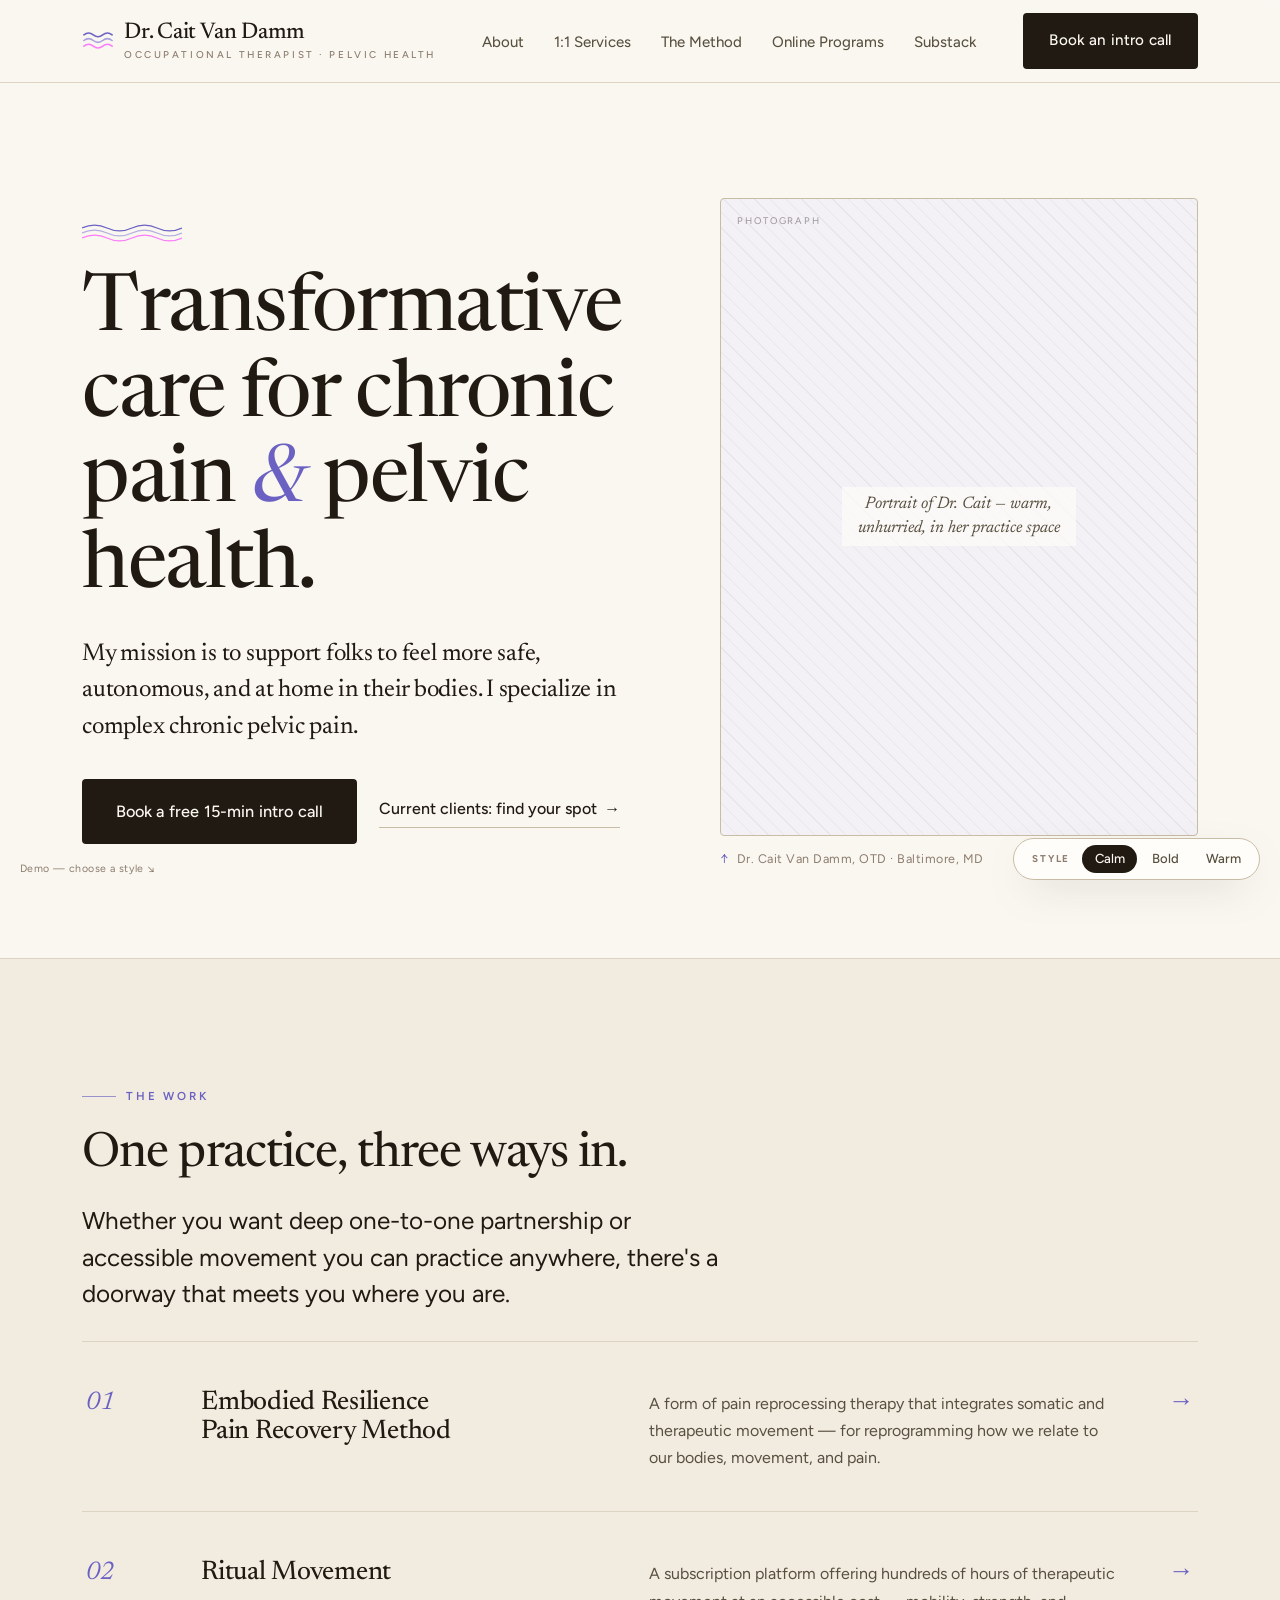
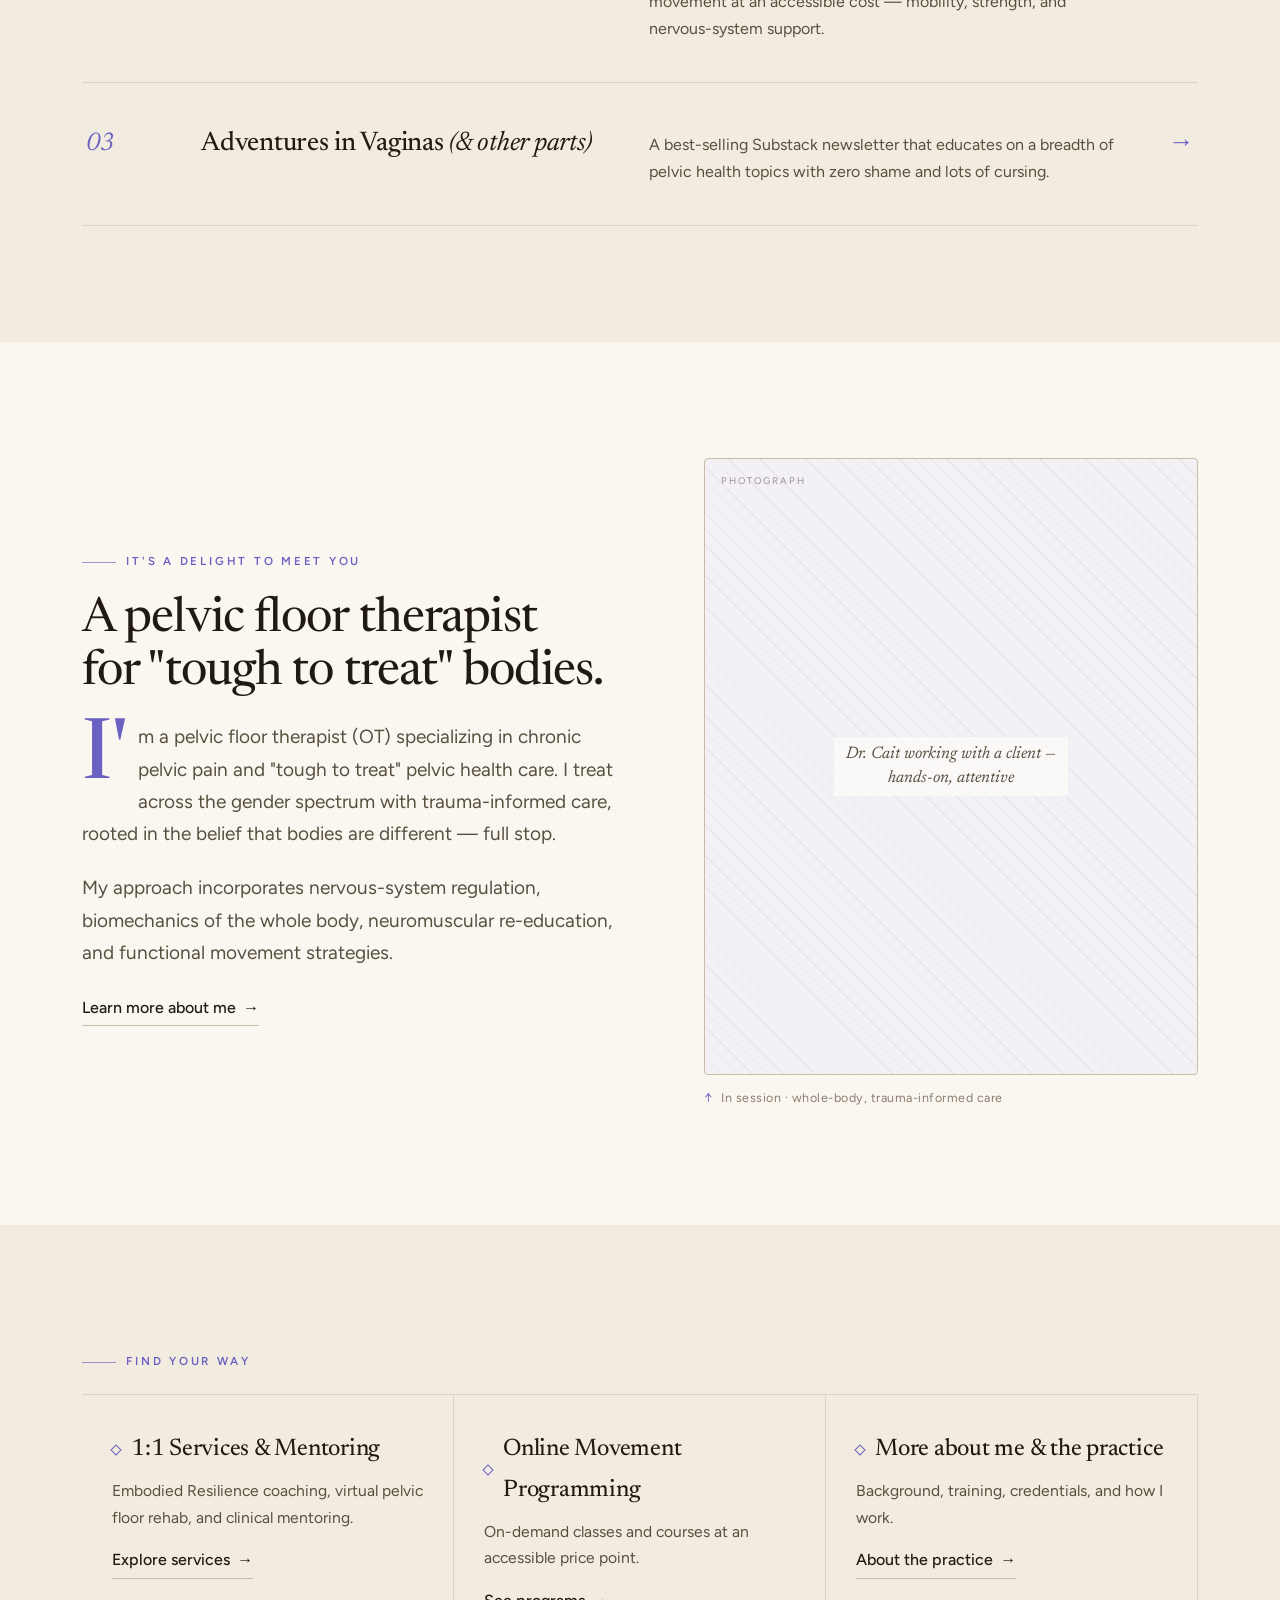
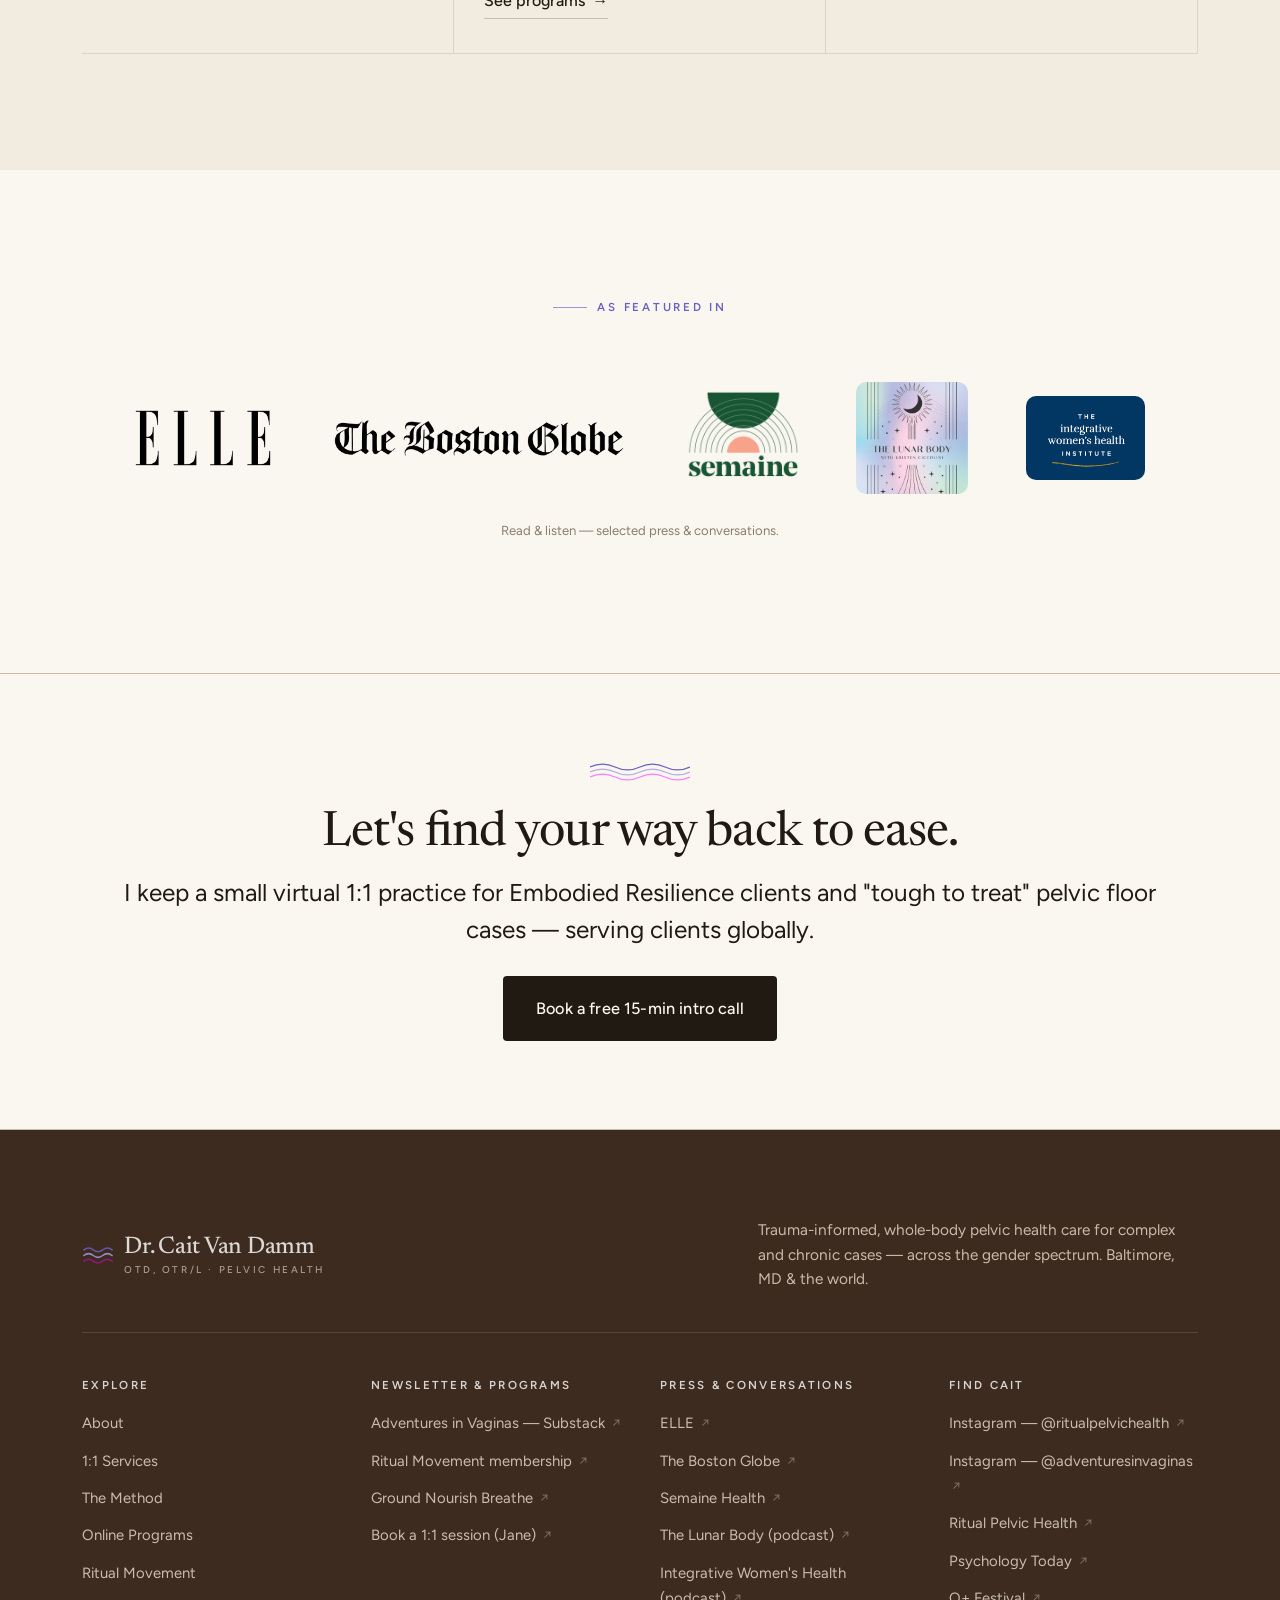
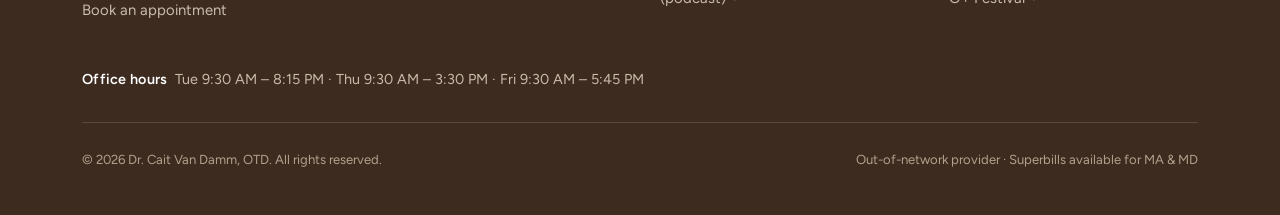
==== commit e4ac3ce4: "Press logos: Lunar Body 2x (match Semaine); IWHI 1.5x" ====
--- a/index.html
+++ b/index.html
@@ -9,7 +9,7 @@
 <link rel="preconnect" href="https://fonts.googleapis.com" />
 <link rel="preconnect" href="https://fonts.gstatic.com" crossorigin />
 <link href="https://fonts.googleapis.com/css2?family=Newsreader:ital,opsz,wght@0,6..72,400..600;1,6..72,400..520&family=Figtree:wght@400;450;500;600&display=swap" rel="stylesheet" />
-<link rel="stylesheet" href="styles.css?v=20260611-10" />
+<link rel="stylesheet" href="styles.css?v=20260611-11" />
 <link rel="icon" href="mark.svg" type="image/svg+xml" />
 <meta name="theme-color" content="#3115E5" />
 <meta property="og:type" content="website" />
--- a/styles.css
+++ b/styles.css
@@ -310,14 +310,14 @@
 /* free-standing square-ish logos — no frame, soft corners; sized per logo */
 .logo-img--icon { max-width: 220px; border-radius: 10px; }
 .logo-img--icon.is-semaine { max-height: 112px; }  /* 2x */
+.logo-img--icon.is-lunar   { max-height: 112px; }  /* 2x */
 .logo-img--icon.is-iwhi    { max-height: 84px; }   /* 1.5x */
-.logo-img--icon.is-lunar   { max-height: 70px; }   /* 1.25x */
 .logos a:hover .logo-img { opacity: .62; }
 @media (max-width: 620px) {
   .logo-img { max-height: 42px; max-width: 200px; }
   .logo-img--icon.is-semaine { max-height: 84px; }
+  .logo-img--icon.is-lunar { max-height: 84px; }
   .logo-img--icon.is-iwhi { max-height: 62px; }
-  .logo-img--icon.is-lunar { max-height: 52px; }
 }
 
 /* ---- Press inlay (inset panel, itemized) -------------------------------- */
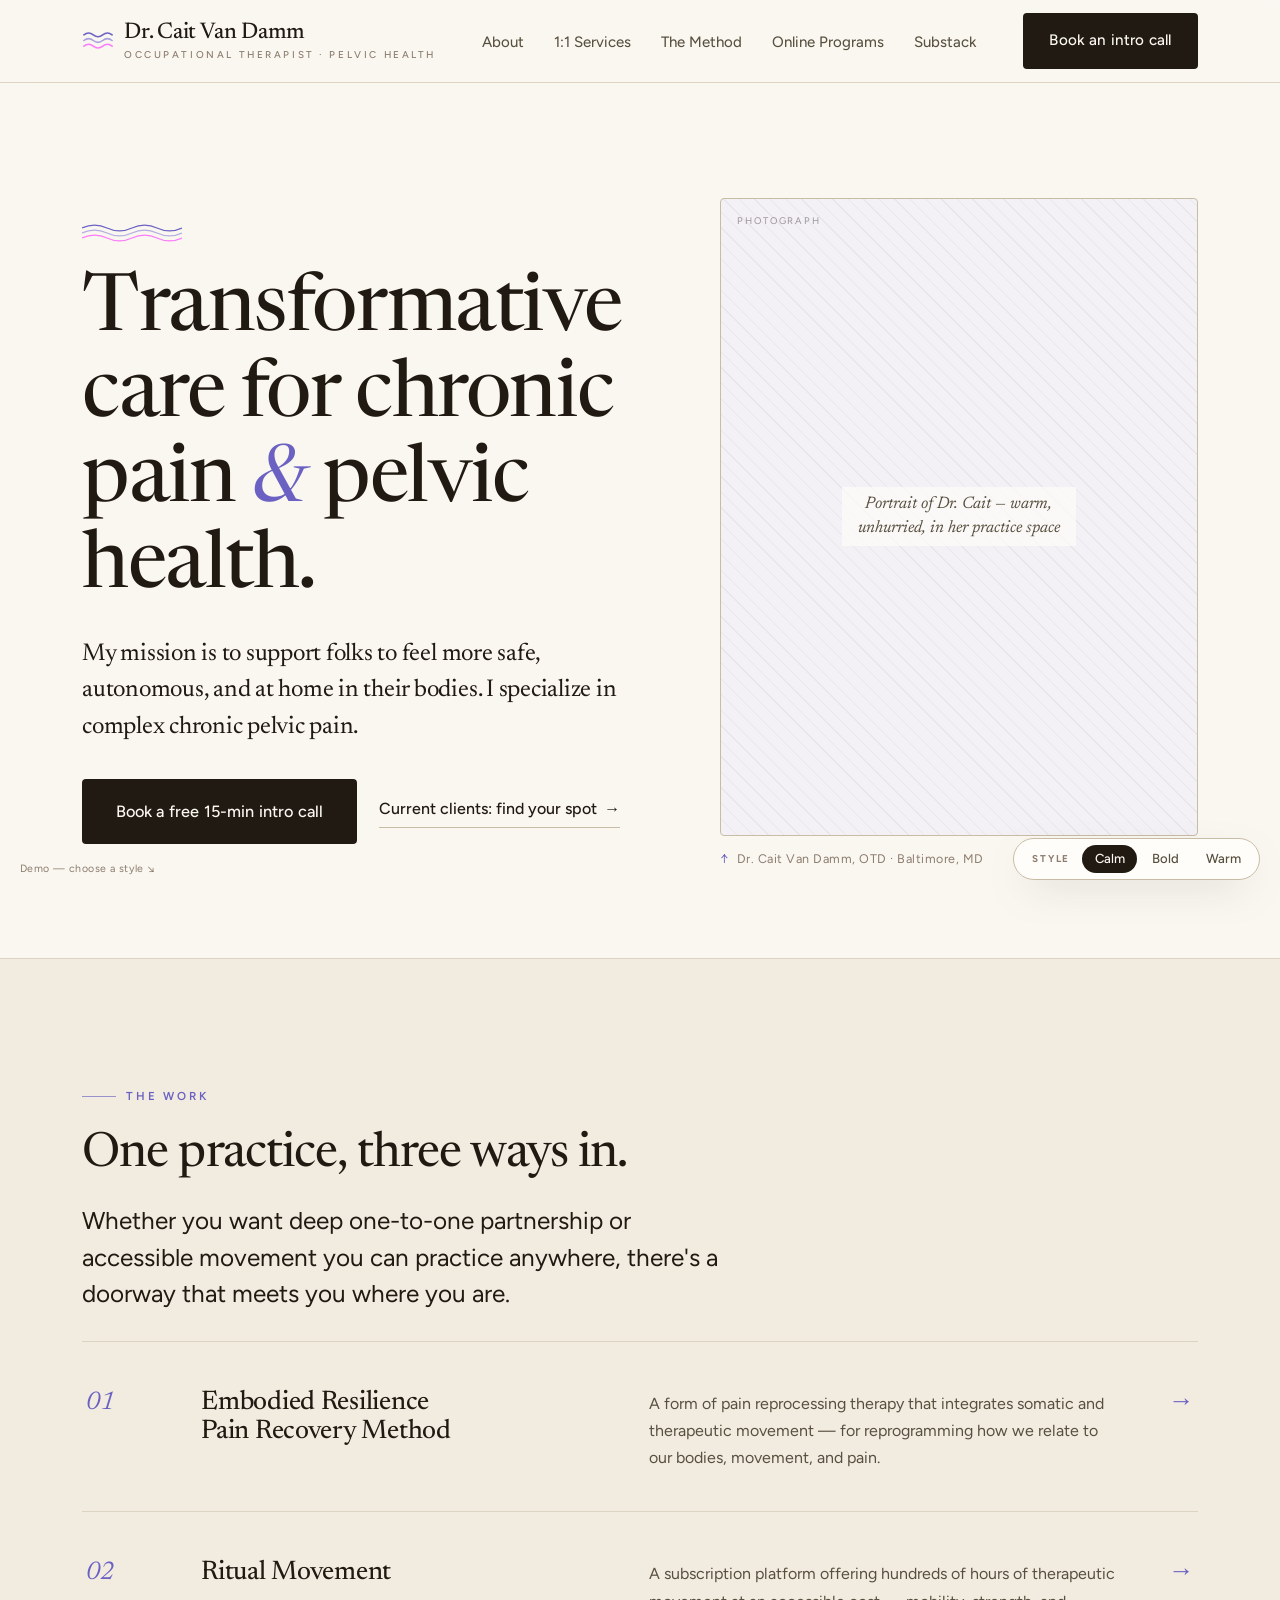
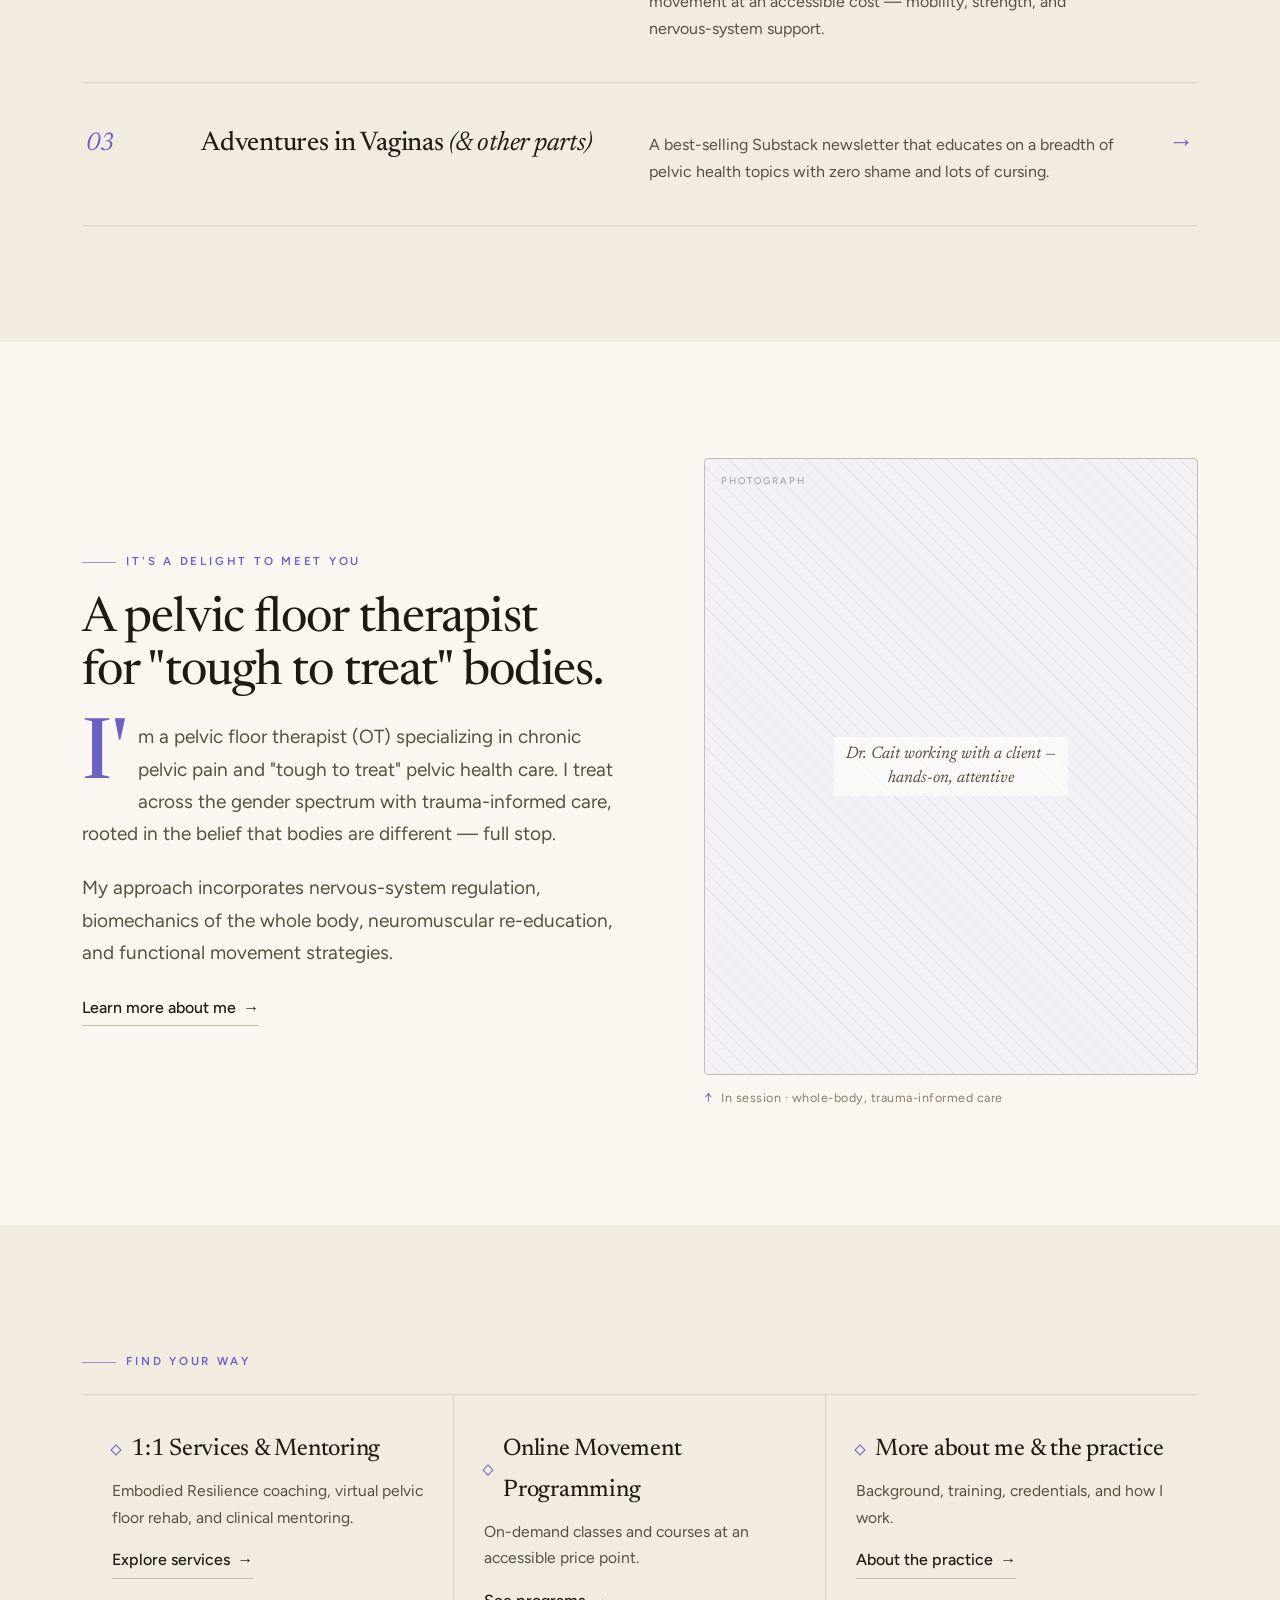
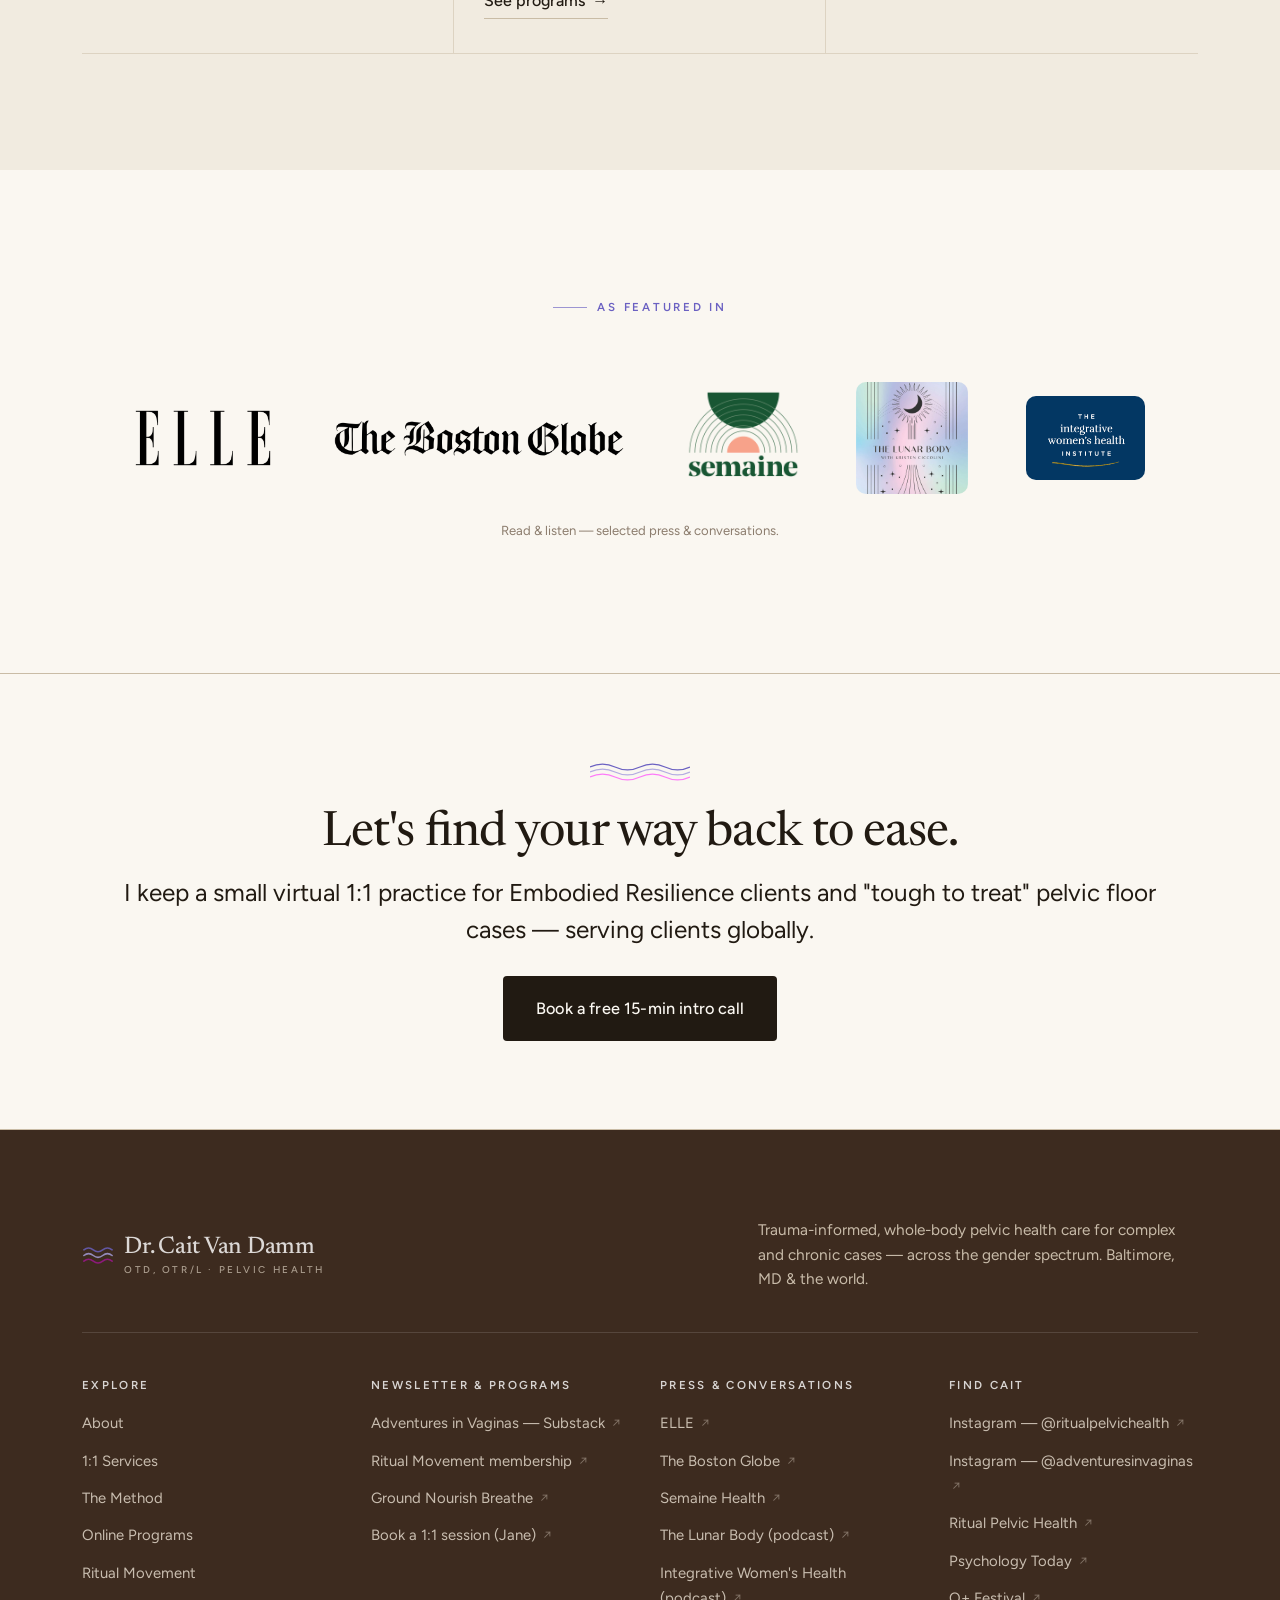
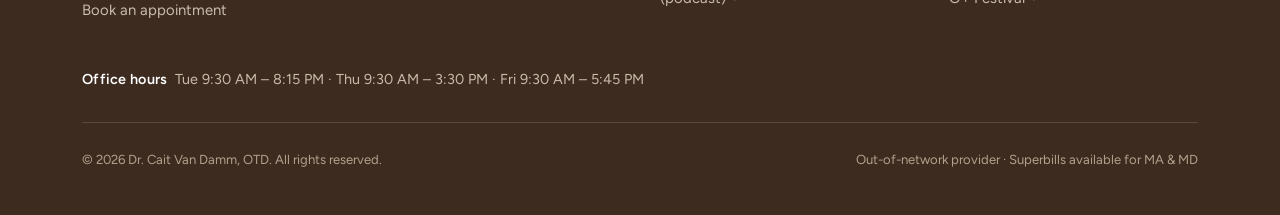
==== commit 4b62d2f4: "Polish pass: anchor scroll-padding, center capped hero leads, focus-visible rings, sticky-header scr" ====
--- a/index.html
+++ b/index.html
@@ -9,7 +9,7 @@
 <link rel="preconnect" href="https://fonts.googleapis.com" />
 <link rel="preconnect" href="https://fonts.gstatic.com" crossorigin />
 <link href="https://fonts.googleapis.com/css2?family=Newsreader:ital,opsz,wght@0,6..72,400..600;1,6..72,400..520&family=Figtree:wght@400;450;500;600&display=swap" rel="stylesheet" />
-<link rel="stylesheet" href="styles.css?v=20260611-11" />
+<link rel="stylesheet" href="styles.css?v=20260611-13" />
 <link rel="icon" href="mark.svg" type="image/svg+xml" />
 <meta name="theme-color" content="#3115E5" />
 <meta property="og:type" content="website" />
@@ -234,6 +234,6 @@
 
 
 <div class="stamp">Demo — choose a style ↘</div>
-<script src="app.js"></script>
+<script src="app.js?v=20260611-13"></script>
 </body>
 </html>
--- a/styles.css
+++ b/styles.css
@@ -80,7 +80,7 @@
 
 /* ---- Base --------------------------------------------------------------- */
 *, *::before, *::after { box-sizing: border-box; }
-html { -webkit-text-size-adjust: 100%; scroll-behavior: smooth; }
+html { -webkit-text-size-adjust: 100%; scroll-behavior: smooth; scroll-padding-top: 104px; }
 body {
   margin: 0;
   font-family: var(--sans);
@@ -97,6 +97,10 @@
 img { max-width: 100%; display: block; }
 a { color: inherit; }
 ::selection { background: var(--accent-soft); color: #1a1208; }
+/* visible keyboard focus (accessibility) — not shown for mouse users */
+:focus-visible { outline: 2px solid var(--accent); outline-offset: 3px; border-radius: 3px; }
+.btn:focus-visible { outline-offset: 3px; }
+:focus:not(:focus-visible) { outline: none; }
 
 h1, h2, h3, h4 {
   font-family: var(--serif);
@@ -124,6 +128,7 @@
 .measure { max-width: var(--measure); }
 .center { text-align: center; }
 .center .measure, .measure.mx { margin-left: auto; margin-right: auto; }
+.center .lead { margin-left: auto; margin-right: auto; }   /* center width-capped lead on centered heroes */
 
 /* ---- Editorial eyebrow: small caps + leading rule ----------------------- */
 .eyebrow {
@@ -171,8 +176,9 @@
 .btn-row { display: flex; flex-wrap: wrap; gap: 22px; align-items: center; }
 
 /* ---- Header / nav ------------------------------------------------------- */
-.site-header { position: sticky; top: 0; z-index: 50; background: color-mix(in srgb, var(--bg) 90%, transparent); backdrop-filter: saturate(1.2) blur(12px); border-bottom: 1px solid var(--line); }
-.nav { display: flex; align-items: center; justify-content: space-between; height: 82px; }
+.site-header { position: sticky; top: 0; z-index: 50; background: color-mix(in srgb, var(--bg) 90%, transparent); backdrop-filter: saturate(1.2) blur(12px); border-bottom: 1px solid var(--line); transition: box-shadow .3s ease, background .3s ease; }
+.site-header.is-scrolled { box-shadow: 0 10px 30px -22px rgba(40,30,20,.5); background: color-mix(in srgb, var(--bg) 96%, transparent); }
+.nav { display: flex; align-items: center; justify-content: space-between; min-height: 82px; }
 .brand { display: flex; align-items: center; gap: 10px; line-height: 1; text-decoration: none; color: var(--text); }
 .brand-mark { width: 32px; height: 19px; flex: none; }
 .brand-text { display: flex; flex-direction: column; line-height: 1; }
@@ -343,6 +349,7 @@
 .detail-band a.item:hover { background: color-mix(in srgb, var(--accent-soft) 9%, transparent); }
 .detail-band .item b { font-family: var(--serif); font-weight: 460; font-size: 1.5rem; display: block; margin-bottom: 8px; letter-spacing: -.01em; }
 .detail-band .item p { font-size: .98rem; margin: 0 0 12px; }
+.detail-band .item:last-child { border-right: 0; }
 
 /* ---- Wave motif (calm waves, subtle) ------------------------------------ */
 .wave { display: block; width: 100px; height: 20px; margin: 0 0 26px; }
@@ -411,6 +418,7 @@
   .split--flip .split-media { order: 0; }
   .cards--3 { grid-template-columns: 1fr; }
   .detail-band { grid-template-columns: 1fr; }
+  .detail-band .item { border-right: 0; padding-right: 0; }
   .quotes-grid { grid-template-columns: 1fr; gap: 36px; }
   .index-row { grid-template-columns: 3rem 1fr; gap: 8px 20px; }
   .index-row p { grid-column: 2; }
@@ -420,7 +428,7 @@
   .footer-head { flex-direction: column; align-items: flex-start; }
   .nav-links, .nav-cta .btn { display: none; }
   .nav-toggle { display: block; }
-  .nav[data-open="true"] + .mobile-menu { display: block; }
+  .site-header[data-open="true"] .mobile-menu { display: block; }
 }
 @media (max-width: 620px) {
   body { font-size: 18px; }
@@ -432,10 +440,13 @@
   .featured a, .featured span { padding: 4px 16px; }
   .theme-switch b { display: none; }
   .container { padding: 0 22px; }
+  .brand-text > span { display: none; }   /* tidy mobile header — name only */
+  .brand-text b { font-size: 1.28rem; }
 }
 
 /* ---- Mobile menu -------------------------------------------------------- */
 .mobile-menu { display: none; background: var(--surface); border-bottom: 1px solid var(--line); padding: 8px 0 24px; }
 .mobile-menu ul { list-style: none; margin: 0; padding: 0 32px; display: grid; gap: 0; }
 .mobile-menu a { display: block; padding: 16px 0; text-decoration: none; color: var(--text); font-family: var(--serif); font-size: 1.2rem; border-bottom: 1px solid var(--line); }
-.mobile-menu .btn { margin: 20px 32px 0; }
+.mobile-menu .btn { margin: 20px 32px 0; justify-content: center; }
+.mobile-menu .btn--primary { color: var(--primary-ink); }
